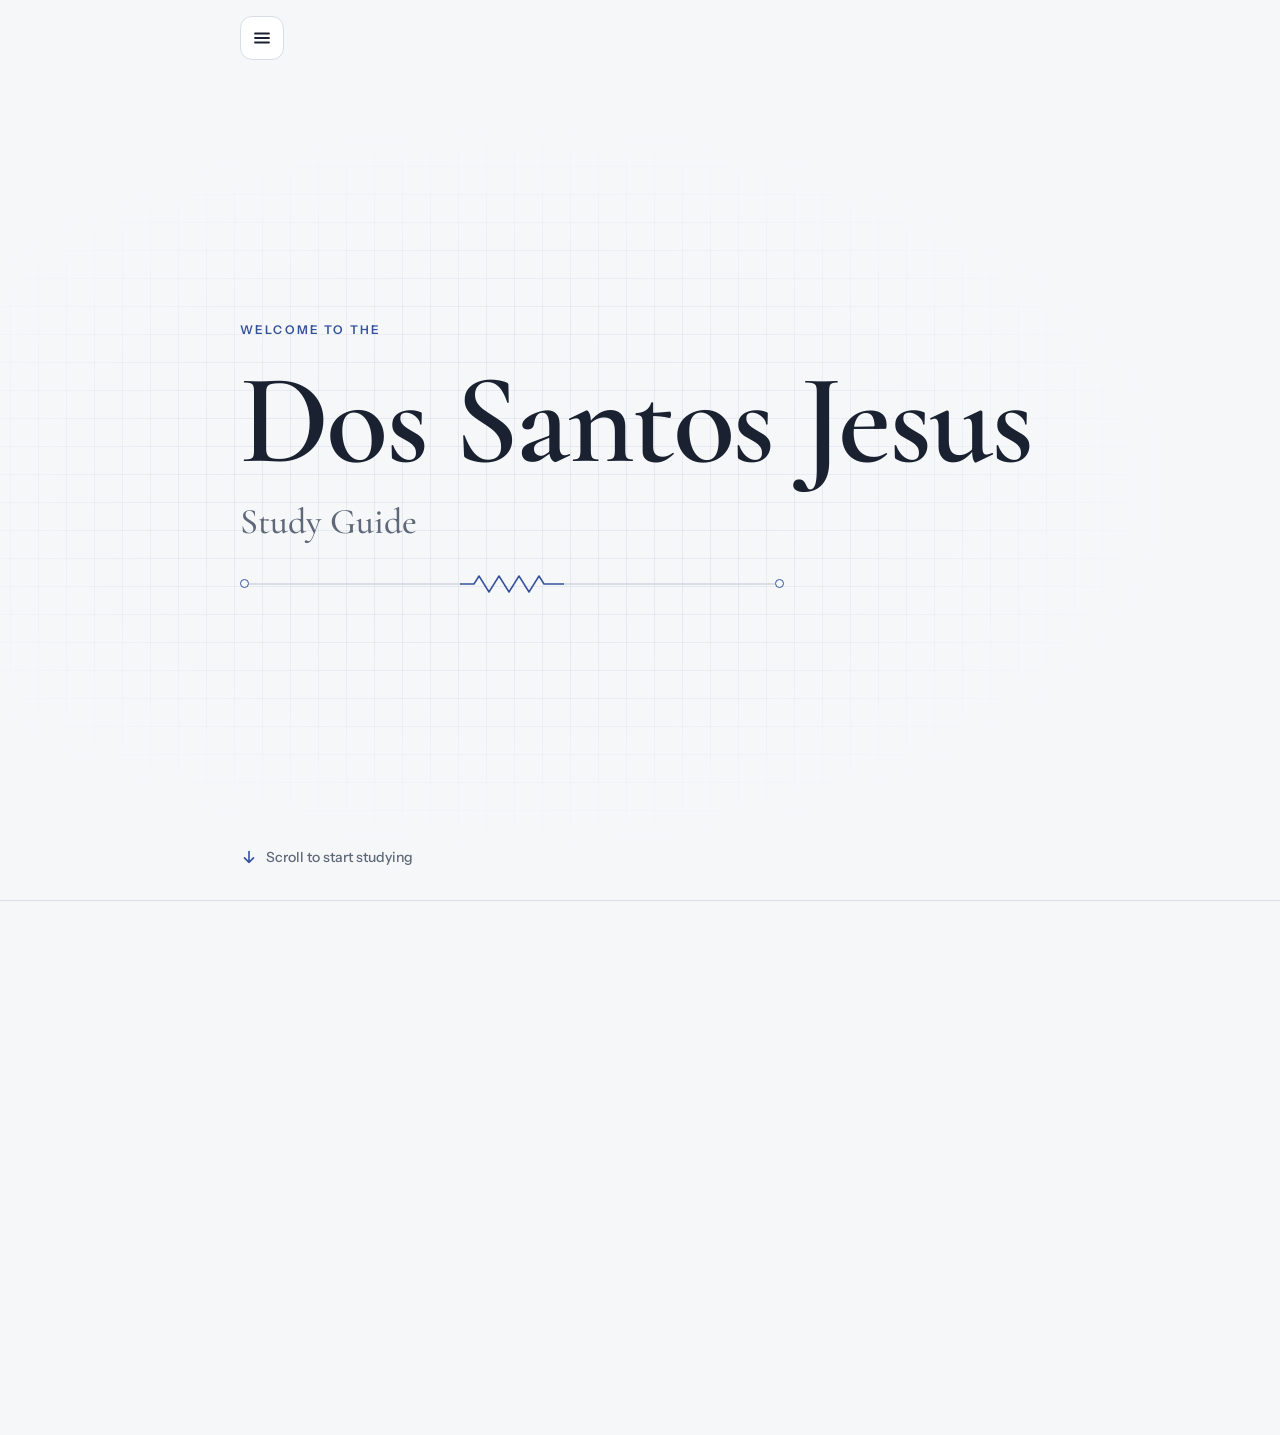
==== index.html @ 7ecd86a3 "Rename quiz title to DC Assessment 2 Co-Authored-By: Claude Opus 5.5 <noreply@anthropic.com> Claude-" ====
<!doctype html>
<html lang="en">
<head>
<meta charset="utf-8">
<meta name="viewport" content="width=device-width, initial-scale=1, viewport-fit=cover">
<title>Dos Santos Jesus Study Guide</title>
<meta name="description" content="Welcome to the Dos Santos Jesus Study Guide.">
<link rel="preconnect" href="https://fonts.googleapis.com">
<link rel="preconnect" href="https://fonts.gstatic.com" crossorigin>
<link rel="stylesheet" href="https://fonts.googleapis.com/css2?family=Cormorant+Garamond:ital,wght@0,500;0,600;1,500;1,600&family=Instrument+Sans:wght@400;500;600&display=swap">
<link rel="stylesheet" href="assets/site.css?v=5">
<script>(function(d){try{if("IntersectionObserver" in window&&!matchMedia("(prefers-reduced-motion: reduce)").matches){d.classList.add("js-reveal");setTimeout(function(){if(!window.SITE)d.classList.remove("js-reveal")},3000)}}catch(e){}})(document.documentElement);</script>
<style>
  /* Welcome: the name on faint graph paper fills the first screen; scrolling brings up the topic boxes. */
  .welcome {
    position: relative;
    min-height: calc(100vh - 4.75rem - env(safe-area-inset-top, 0px) - env(safe-area-inset-bottom, 0px));
    display: flex;
    flex-direction: column;
    overflow: hidden;
  }
  @supports (min-height: 100dvh) {
    .welcome { min-height: calc(100dvh - 4.75rem - env(safe-area-inset-top, 0px) - env(safe-area-inset-bottom, 0px)); }
  }
  .welcome::before {
    content: "";
    position: absolute;
    inset: 0;
    background-image:
      linear-gradient(var(--grid) 1px, transparent 1px),
      linear-gradient(90deg, var(--grid) 1px, transparent 1px);
    background-size: 28px 28px;
    background-position: center;
    -webkit-mask-image: radial-gradient(ellipse 70% 60% at 40% 50%, #000 30%, transparent 75%);
    mask-image: radial-gradient(ellipse 70% 60% at 40% 50%, #000 30%, transparent 75%);
    pointer-events: none;
  }
  .hero {
    position: relative;
    flex: 1;
    width: 100%;
    display: flex;
    flex-direction: column;
    justify-content: center;
    gap: clamp(1rem, 2.5vw, 1.5rem);
    padding-block: 2rem;
  }
  .hero h1 {
    margin: 0;
    font-family: var(--font-display);
    font-weight: 600;
    font-size: clamp(3.5rem, 13vw, 8rem);
    line-height: 0.9;
    letter-spacing: -0.02em;
    text-wrap: balance;
  }
  .hero .sub {
    margin: 0;
    font-family: var(--font-display);
    font-weight: 500;
    font-size: clamp(1.5rem, 4.5vw, 2.25rem);
    line-height: 1.1;
    color: var(--muted);
  }

  /* Resistor symbol between two terminals */
  .trace {
    display: flex;
    align-items: center;
    max-width: 34rem;
    margin-top: 0.5rem;
    color: var(--accent);
  }
  .trace .term {
    width: 9px;
    height: 9px;
    border-radius: 50%;
    border: 1.5px solid currentColor;
    background: var(--bg);
    flex-shrink: 0;
  }
  .trace .wire { flex: 1; height: 1.5px; background: var(--rule); }
  .trace svg { width: 6.5rem; height: 1.25rem; flex-shrink: 0; }

  .welcome > .wrap { width: 100%; }
  .cue {
    position: relative;
    align-self: flex-start;
    display: inline-flex;
    align-items: center;
    gap: 0.5rem;
    margin-bottom: 1.5rem;
    padding: 0.5rem 0;
    color: var(--muted);
    font-size: 0.875rem;
    font-weight: 500;
    text-decoration: none;
  }
  .cue svg { width: 1.125rem; height: 1.125rem; color: var(--accent); animation: nudge 2.2s ease-in-out infinite; }
  .cue:hover { color: var(--fg); }
  .cue:focus-visible { outline: 2px solid var(--accent); outline-offset: 2px; border-radius: 4px; }
  @keyframes nudge { 0%, 100% { transform: translateY(0); } 50% { transform: translateY(4px); } }

  /* What do you want to study? */
  .study {
    padding-block: clamp(3.5rem, 10vw, 6rem) clamp(4rem, 10vw, 7rem);
    border-top: 1px solid var(--rule);
    scroll-margin-top: env(safe-area-inset-top, 0px);
  }
  .study .wrap { display: flex; flex-direction: column; gap: 2rem; }
  .study h2 {
    margin: 0;
    font-family: var(--font-display);
    font-weight: 600;
    font-size: clamp(2.25rem, 7vw, 3.5rem);
    line-height: 1.05;
    letter-spacing: -0.01em;
    text-wrap: balance;
  }
  .cards {
    display: grid;
    grid-template-columns: repeat(auto-fit, minmax(16rem, 1fr));
    gap: 1rem;
  }
  .card {
    position: relative;
    display: flex;
    flex-direction: column;
    gap: 0.375rem;
    min-height: 13rem;
    padding: 1.5rem;
    border: 1px solid var(--rule);
    border-radius: 16px;
    background: var(--surface);
    color: var(--fg);
    text-decoration: none;
    transition: border-color 0.2s ease, box-shadow 0.2s ease, transform 0.2s ease;
  }
  .card:hover { border-color: var(--accent); box-shadow: var(--lift); transform: translateY(-3px); }
  .card:focus-visible { outline: 2px solid var(--accent); outline-offset: 3px; }
  .card-icon {
    width: 2.5rem;
    height: 2.5rem;
    margin-bottom: 0.75rem;
    display: grid;
    place-items: center;
    border-radius: 10px;
    background: var(--accent-soft);
    color: var(--accent);
  }
  .card-icon svg { width: 1.375rem; height: 1.375rem; }
  .card-kicker {
    font-size: 0.6875rem;
    font-weight: 600;
    letter-spacing: 0.14em;
    text-transform: uppercase;
    color: var(--accent);
  }
  .card-title {
    font-family: var(--font-display);
    font-weight: 600;
    font-size: 1.75rem;
    line-height: 1.1;
  }
  .card-meta { font-size: 0.875rem; color: var(--muted); }
  .card-go {
    margin-top: auto;
    padding-top: 1rem;
    display: inline-flex;
    align-items: center;
    gap: 0.375rem;
    font-size: 0.875rem;
    font-weight: 600;
    color: var(--accent);
  }
  .card-go svg { width: 1rem; height: 1rem; transition: transform 0.2s ease; }
  .card:hover .card-go svg { transform: translateX(3px); }

  /* First-load entrance for the welcome text */
  @media (prefers-reduced-motion: no-preference) {
    .hero > * { animation: rise 0.8s cubic-bezier(0.2, 0.7, 0.2, 1) both; }
    .hero > :nth-child(2) { animation-delay: 0.08s; }
    .hero > :nth-child(3) { animation-delay: 0.16s; }
    .hero > :nth-child(4) { animation-delay: 0.24s; }
    .cue { animation: rise 0.8s 0.4s cubic-bezier(0.2, 0.7, 0.2, 1) both; }
    .cue svg { animation: nudge 2.2s 1.2s ease-in-out infinite; }
  }

  @media (prefers-reduced-motion: reduce) {
    .cue svg { animation: none; }
    .card, .card-go svg { transition: none; }
  }
</style>
</head>
<body data-page="home">

<header class="topbar">
  <div class="wrap">
    <button class="menu-btn" type="button" data-menu-open aria-controls="site-menu" aria-expanded="false" aria-label="Open menu">
      <svg viewBox="0 0 20 20" fill="none" aria-hidden="true"><path d="M3 5.5h14M3 10h14M3 14.5h14" stroke="currentColor" stroke-width="1.8" stroke-linecap="round"/></svg>
    </button>
  </div>
</header>

<main>
  <section class="welcome">
    <div class="wrap hero">
      <p class="eyebrow">Welcome to the</p>
      <h1>Dos Santos Jesus</h1>
      <p class="sub">Study Guide</p>
      <div class="trace" aria-hidden="true">
        <span class="term"></span>
        <span class="wire"></span>
        <svg viewBox="0 0 104 20" fill="none"><path d="M0 10h14l5-8 10 16 10-16 10 16 10-16 10 16 10-16 5 8h20" stroke="currentColor" stroke-width="1.5" stroke-linejoin="round" stroke-linecap="round"/></svg>
        <span class="wire"></span>
        <span class="term"></span>
      </div>
    </div>
    <div class="wrap cue-wrap">
      <a class="cue" href="#study">
        <svg viewBox="0 0 20 20" fill="none" aria-hidden="true"><path d="M10 4v12M5 11l5 5 5-5" stroke="currentColor" stroke-width="1.8" stroke-linecap="round" stroke-linejoin="round"/></svg>
        Scroll to start studying
      </a>
    </div>
  </section>

  <section class="study" id="study" aria-labelledby="study-title">
    <div class="wrap">
      <h2 class="reveal" id="study-title">What do you want to study?</h2>
      <div class="cards" id="cards"></div>
    </div>
  </section>
</main>

<script src="assets/site.js?v=5" data-root=""></script>
<script>
(function () {
  var SITE = window.SITE;
  var ICON_TOPIC = '<svg viewBox="0 0 24 24" fill="none" aria-hidden="true"><path d="M2 12h4l1.5-4 3 8 3-8 3 8 1.5-4H22" stroke="currentColor" stroke-width="1.6" stroke-linecap="round" stroke-linejoin="round"/></svg>';
  var ICON_ARROW = '<svg viewBox="0 0 20 20" fill="none" aria-hidden="true"><path d="M4 10h12M11 5l5 5-5 5" stroke="currentColor" stroke-width="1.8" stroke-linecap="round" stroke-linejoin="round"/></svg>';

  function card(href, icon, kicker, title, meta, go) {
    var a = document.createElement("a");
    a.className = "card reveal";
    a.href = href;
    a.innerHTML =
      '<span class="card-icon">' + icon + "</span>" +
      '<span class="card-kicker"></span>' +
      '<span class="card-title"></span>' +
      '<span class="card-meta"></span>' +
      '<span class="card-go"><span></span>' + ICON_ARROW + "</span>";
    a.querySelector(".card-kicker").textContent = kicker;
    a.querySelector(".card-title").textContent = title;
    a.querySelector(".card-meta").textContent = meta;
    a.querySelector(".card-go span").textContent = go;
    return a;
  }

  var cards = document.getElementById("cards");
  SITE.NAV.forEach(function (g) {
    g.items.forEach(function (it) {
      cards.appendChild(card(SITE.root + it.href, ICON_TOPIC, g.group, it.title, it.meta, "Start"));
    });
  });
  SITE.LINKS.forEach(function (l) {
    cards.appendChild(card(SITE.root + l.href, SITE.ICONS[l.icon] || "", "Personal", l.title, l.meta, "Open"));
  });

  Array.prototype.forEach.call(cards.children, function (c, i) {
    c.setAttribute("data-fade-lag", String(i * 40));
  });
  SITE.reveal();

  /* The welcome text drifts up and fades as you scroll down, and comes back as you scroll up */
  var reduce = window.matchMedia && window.matchMedia("(prefers-reduced-motion: reduce)").matches;
  if (reduce) return;
  var hero = document.querySelector(".hero");
  var cueWrap = document.querySelector(".cue-wrap");
  var ticking = false;
  function scrub() {
    ticking = false;
    var p = Math.min(1, Math.max(0, window.scrollY / (window.innerHeight * 0.6)));
    hero.style.opacity = String(1 - p * 0.85);
    hero.style.translate = "0 " + (-p * 48).toFixed(1) + "px";
    cueWrap.style.opacity = String(Math.max(0, 1 - p * 2.5));
  }
  window.addEventListener("scroll", function () {
    if (!ticking) { ticking = true; requestAnimationFrame(scrub); }
  }, { passive: true });
  window.addEventListener("resize", scrub);
  scrub();
})();
</script>
</body>
</html>
---- assets/site.css ----
/* Shared styles for every page: colour tokens, base type, buttons, page headings, the three-bar menu button and the side menu. */
:root {
  --bg: #f6f7f9;
  --surface: #ffffff;
  --fg: #1a2130;
  --muted: #5f6878;
  --accent: #34529c;
  --accent-soft: #e8edf7;
  --on-accent: #ffffff;
  --rule: #d9dde5;
  --ok: #1f7a4d;
  --ok-soft: #e2f2e9;
  --no: #a63d3d;
  --no-soft: #f7e6e6;
  --grid: rgba(52, 82, 156, 0.08);
  --scrim: rgba(17, 21, 29, 0.4);
  --shadow: 0 24px 64px rgba(17, 21, 29, 0.18);
  --lift: 0 14px 34px rgba(17, 21, 29, 0.1);
  --font-display: "Cormorant Garamond", "Garamond", "Iowan Old Style", Georgia, serif;
  --font-body: "Instrument Sans", "Helvetica Neue", Arial, sans-serif;
}
@media (prefers-color-scheme: dark) {
  :root:not([data-theme="light"]) {
    --bg: #11151d;
    --surface: #171c26;
    --fg: #e7e9ef;
    --muted: #9aa2b3;
    --accent: #93abe6;
    --accent-soft: #1c2436;
    --on-accent: #11151d;
    --rule: #283041;
    --ok: #6fd19d;
    --ok-soft: #15281e;
    --no: #f09a9a;
    --no-soft: #2c1a1c;
    --grid: rgba(147, 171, 230, 0.07);
    --scrim: rgba(0, 0, 0, 0.55);
    --shadow: 0 24px 64px rgba(0, 0, 0, 0.5);
    --lift: 0 14px 34px rgba(0, 0, 0, 0.35);
    color-scheme: dark;
  }
}
:root[data-theme="dark"] {
  --bg: #11151d;
  --surface: #171c26;
  --fg: #e7e9ef;
  --muted: #9aa2b3;
  --accent: #93abe6;
  --accent-soft: #1c2436;
  --on-accent: #11151d;
  --rule: #283041;
  --ok: #6fd19d;
  --ok-soft: #15281e;
  --no: #f09a9a;
  --no-soft: #2c1a1c;
  --grid: rgba(147, 171, 230, 0.07);
  --scrim: rgba(0, 0, 0, 0.55);
  --shadow: 0 24px 64px rgba(0, 0, 0, 0.5);
  --lift: 0 14px 34px rgba(0, 0, 0, 0.35);
  color-scheme: dark;
}

* { box-sizing: border-box; }
:root {
  padding-top: env(safe-area-inset-top, 0px);
  padding-bottom: env(safe-area-inset-bottom, 0px);
}
html { scroll-behavior: smooth; }
html.menu-open { overflow: hidden; }
body {
  margin: 0;
  background: var(--bg);
  color: var(--fg);
  font-family: var(--font-body);
  font-size: 1rem;
  line-height: 1.6;
  -webkit-font-smoothing: antialiased;
}
body::before {
  content: "";
  position: fixed;
  inset: 0 0 auto;
  height: env(safe-area-inset-top, 0px);
  z-index: 10;
  background: var(--bg);
}
[hidden] { display: none !important; }

.wrap {
  max-width: 52rem;
  margin: 0 auto;
  padding-left: max(16px, env(safe-area-inset-left, 0px));
  padding-right: max(16px, env(safe-area-inset-right, 0px));
}

.eyebrow {
  margin: 0;
  font-size: 0.75rem;
  font-weight: 600;
  letter-spacing: 0.18em;
  text-transform: uppercase;
  color: var(--accent);
}

/* Top bar */
.topbar .wrap { padding-block: 1rem; display: flex; align-items: center; gap: 0.75rem; }

/* Page headings (inner pages) */
.page-head {
  padding-block: clamp(2rem, 6vw, 3.5rem) 2rem;
  display: flex;
  flex-direction: column;
  gap: 0.75rem;
}
.crumbs {
  display: flex;
  flex-wrap: wrap;
  align-items: center;
  gap: 0.5rem;
  font-size: 0.75rem;
  font-weight: 600;
  letter-spacing: 0.16em;
  text-transform: uppercase;
  color: var(--muted);
}
.crumbs a { color: var(--accent); text-decoration: none; }
.crumbs a:hover { text-decoration: underline; }
.crumbs a:focus-visible { outline: 2px solid var(--accent); outline-offset: 2px; border-radius: 2px; }
.page-head h1 {
  margin: 0;
  font-family: var(--font-display);
  font-weight: 600;
  font-size: clamp(2.5rem, 8vw, 4.25rem);
  line-height: 1;
  letter-spacing: -0.01em;
  text-wrap: balance;
}
.lede { margin: 0; color: var(--muted); font-size: 0.9375rem; max-width: 62ch; }

/* Buttons */
.btn {
  appearance: none;
  border: 0;
  border-radius: 999px;
  background: var(--accent);
  color: var(--on-accent);
  font: 600 0.9375rem/1 var(--font-body);
  padding: 0.75rem 1.25rem;
  cursor: pointer;
  display: inline-flex;
  align-items: center;
  gap: 0.5rem;
  text-decoration: none;
}
.btn:hover { filter: brightness(1.08); }
.btn.small { padding: 0.625rem 1rem; font-size: 0.875rem; }
.btn.ghost {
  background: transparent;
  color: var(--accent);
  box-shadow: inset 0 0 0 1px var(--rule);
}
.btn.ghost:hover { background: var(--accent-soft); filter: none; }
.btn:disabled { opacity: 0.45; cursor: not-allowed; filter: none; }
.btn:focus-visible { outline: 2px solid var(--accent); outline-offset: 2px; }

/* Three-bar menu button */
.menu-btn {
  appearance: none;
  flex-shrink: 0;
  width: 2.75rem;
  height: 2.75rem;
  display: grid;
  place-items: center;
  border-radius: 12px;
  border: 1px solid var(--rule);
  background: var(--surface);
  color: var(--fg);
  cursor: pointer;
  transition: color 0.15s ease, border-color 0.15s ease;
}
.menu-btn:hover { color: var(--accent); border-color: var(--accent); }
.menu-btn svg { width: 1.25rem; height: 1.25rem; }
.menu-btn:focus-visible,
.drawer a:focus-visible,
.drawer button:focus-visible {
  outline: 2px solid var(--accent);
  outline-offset: 2px;
}

/* Side menu */
.scrim {
  position: fixed;
  inset: 0;
  z-index: 20;
  background: var(--scrim);
  opacity: 0;
  visibility: hidden;
  transition: opacity 0.2s ease, visibility 0.2s;
}
.drawer {
  position: fixed;
  top: 0;
  bottom: 0;
  left: 0;
  z-index: 21;
  width: min(22rem, 88vw);
  display: flex;
  flex-direction: column;
  background: var(--surface);
  border-right: 1px solid var(--rule);
  box-shadow: var(--shadow);
  padding-top: calc(env(safe-area-inset-top, 0px) + 1rem);
  padding-bottom: calc(env(safe-area-inset-bottom, 0px) + 1.5rem);
  padding-left: max(1.25rem, env(safe-area-inset-left, 0px));
  padding-right: 1.25rem;
  overflow-y: auto;
  transform: translateX(-100%);
  visibility: hidden;
  transition: transform 0.25s ease, visibility 0.25s;
}
.menu-open .scrim { opacity: 1; visibility: visible; }
.menu-open .drawer { transform: none; visibility: visible; }

.drawer-head {
  display: flex;
  align-items: center;
  justify-content: space-between;
  gap: 1rem;
  padding-bottom: 1rem;
  border-bottom: 1px solid var(--rule);
}
.drawer-brand {
  font-family: var(--font-display);
  font-weight: 600;
  font-size: 1.375rem;
  line-height: 1.1;
  color: var(--fg);
  text-decoration: none;
}
.close-btn {
  appearance: none;
  width: 2.5rem;
  height: 2.5rem;
  display: grid;
  place-items: center;
  border: 0;
  border-radius: 10px;
  background: transparent;
  color: var(--muted);
  cursor: pointer;
}
.close-btn:hover { background: var(--accent-soft); color: var(--fg); }
.close-btn svg { width: 1.25rem; height: 1.25rem; }

.nav { display: flex; flex-direction: column; gap: 1.25rem; padding-top: 1.25rem; }
.nav-top { display: flex; flex-direction: column; gap: 0.25rem; }
.nav-home {
  display: flex;
  align-items: center;
  gap: 0.625rem;
  padding: 0.625rem 0.75rem;
  border-radius: 10px;
  color: var(--fg);
  text-decoration: none;
  font-weight: 500;
}
.nav-home svg { width: 1.125rem; height: 1.125rem; color: var(--muted); }
.nav-home:hover, .nav-link:hover { background: var(--accent-soft); }
.nav-home[aria-current="page"], .nav-link[aria-current="page"] { background: var(--accent-soft); color: var(--accent); }
.nav-home[aria-current="page"] svg { color: var(--accent); }

.nav-group { display: flex; flex-direction: column; gap: 0.375rem; }
.group-btn {
  appearance: none;
  width: 100%;
  display: flex;
  align-items: center;
  justify-content: space-between;
  gap: 1rem;
  padding: 0.375rem 0.75rem;
  border: 0;
  border-radius: 10px;
  background: transparent;
  color: var(--fg);
  font-family: var(--font-display);
  font-weight: 600;
  font-size: 1.5rem;
  line-height: 1.2;
  text-align: left;
  cursor: pointer;
}
.group-btn:hover { color: var(--accent); }
.group-btn svg { width: 1.125rem; height: 1.125rem; color: var(--muted); transition: transform 0.2s ease; flex-shrink: 0; }
.group-btn[aria-expanded="true"] svg { transform: rotate(180deg); }
.group-list {
  list-style: none;
  margin: 0 0 0 0.75rem;
  padding: 0 0 0 0.75rem;
  border-left: 1px solid var(--rule);
  display: flex;
  flex-direction: column;
  gap: 0.25rem;
}
.nav-link {
  display: flex;
  flex-direction: column;
  gap: 0.125rem;
  padding: 0.625rem 0.75rem;
  border-radius: 10px;
  color: var(--fg);
  text-decoration: none;
}
.nav-link .t { font-weight: 500; }
.nav-link .m { font-size: 0.8125rem; color: var(--muted); }

@media (prefers-reduced-motion: reduce) {
  html { scroll-behavior: auto; }
  .scrim, .drawer, .group-btn svg, .menu-btn { transition: none; }
}

/* Seamless motion: pages cross-fade, things fade in and out as they scroll in and out of view, gentle entrances */
@view-transition { navigation: auto; }
::view-transition-old(root) { animation: page-out 0.22s ease both; }
::view-transition-new(root) { animation: page-in 0.42s cubic-bezier(0.2, 0.7, 0.2, 1) both; }
@keyframes page-out { to { opacity: 0; transform: translateY(-10px); } }
@keyframes page-in { from { opacity: 0; transform: translateY(14px); } }
@keyframes rise { from { opacity: 0; translate: 0 16px; } }
@keyframes pop { from { opacity: 0; translate: 0 6px; } }

.js-reveal .reveal { will-change: opacity, translate; }

@media (prefers-reduced-motion: no-preference) {
  .page-head > * { animation: rise 0.7s cubic-bezier(0.2, 0.7, 0.2, 1) both; }
  .page-head > :nth-child(2) { animation-delay: 0.06s; }
  .page-head > :nth-child(3) { animation-delay: 0.12s; }
  .page-head > :nth-child(4) { animation-delay: 0.18s; }
}
@media (prefers-reduced-motion: reduce) {
  @view-transition { navigation: none; }
  .reveal { opacity: 1 !important; translate: none !important; }
}
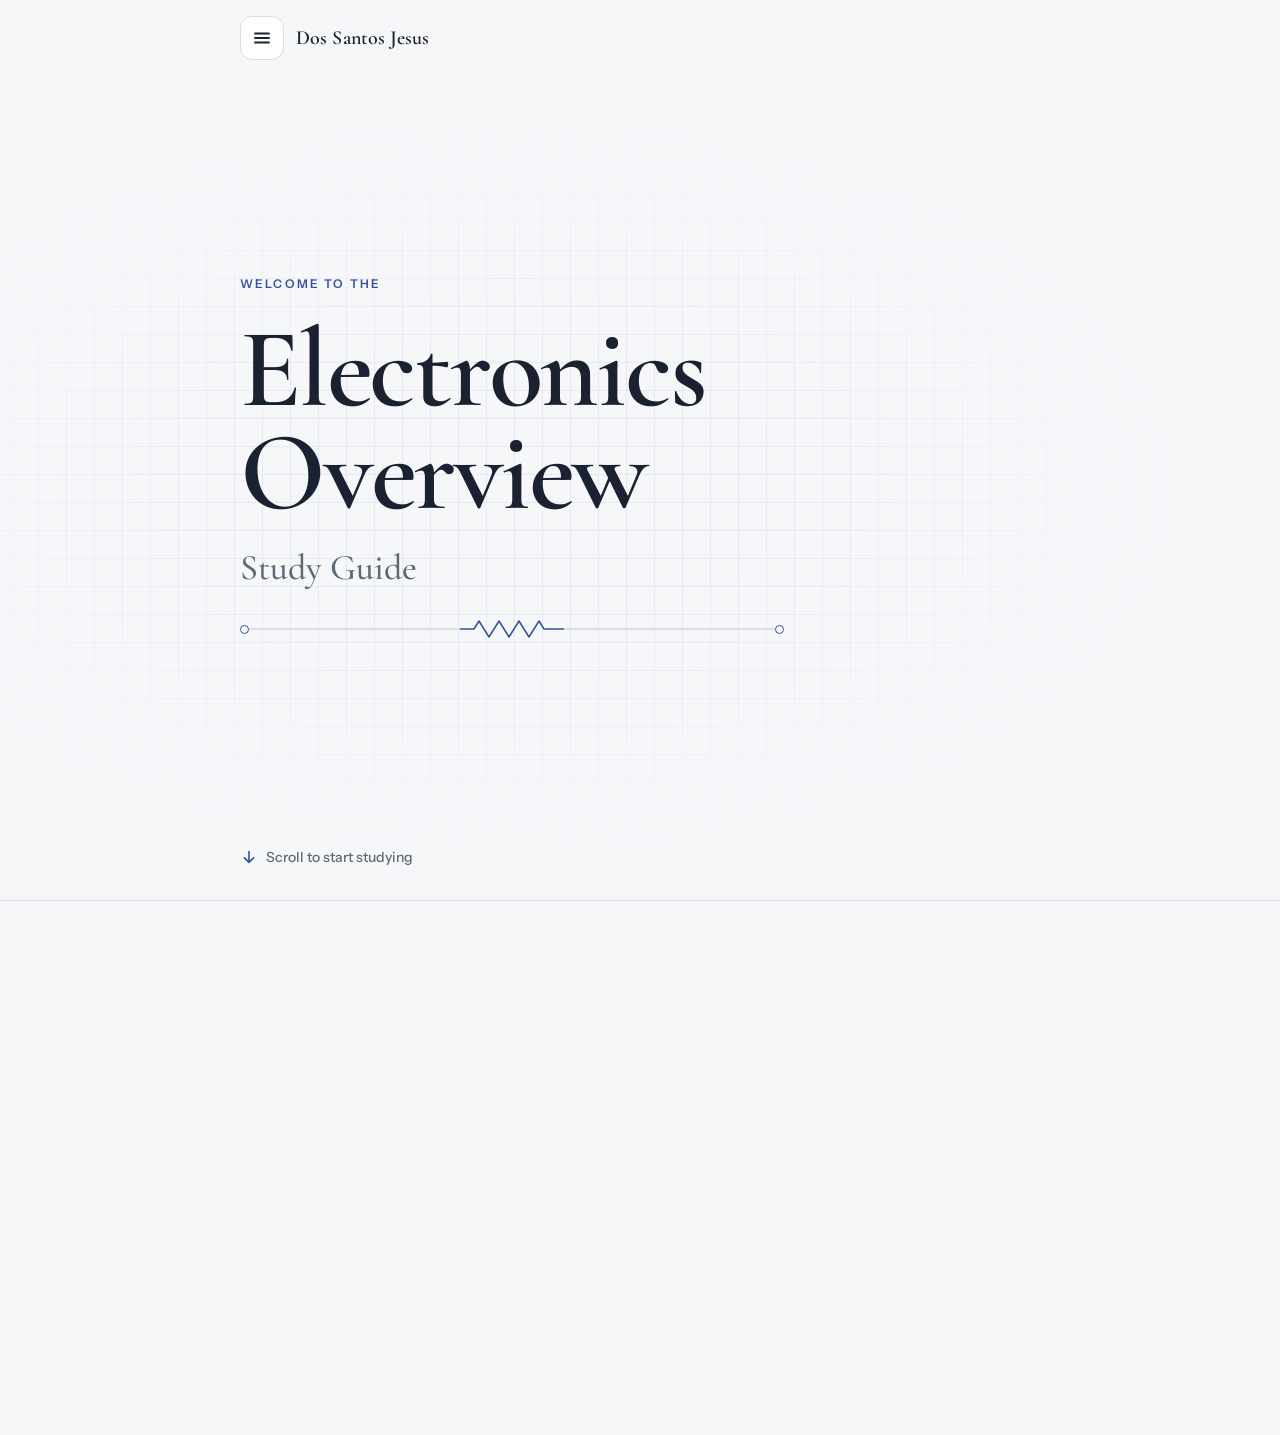
==== commit fa066d46: "Home: move name to a small top-bar title; main title is Electronics Overview Co-Authored-By: Claude " ====
--- a/index.html
+++ b/index.html
@@ -12,6 +12,16 @@
 <script>(function(d){try{if("IntersectionObserver" in window&&!matchMedia("(prefers-reduced-motion: reduce)").matches){d.classList.add("js-reveal");setTimeout(function(){if(!window.SITE)d.classList.remove("js-reveal")},3000)}}catch(e){}})(document.documentElement);</script>
 <style>
   /* Welcome: the name on faint graph paper fills the first screen; scrolling brings up the topic boxes. */
+  /* Small name in the top bar */
+  .brand {
+    font-family: var(--font-display);
+    font-weight: 600;
+    font-size: 1.25rem;
+    line-height: 1.1;
+    letter-spacing: 0.005em;
+    color: var(--fg);
+  }
+
   .welcome {
     position: relative;
     min-height: calc(100vh - 4.75rem - env(safe-area-inset-top, 0px) - env(safe-area-inset-bottom, 0px));
@@ -49,8 +59,8 @@
     margin: 0;
     font-family: var(--font-display);
     font-weight: 600;
-    font-size: clamp(3.5rem, 13vw, 8rem);
-    line-height: 0.9;
+    font-size: clamp(3.25rem, 12vw, 7rem);
+    line-height: 0.92;
     letter-spacing: -0.02em;
     text-wrap: balance;
   }
@@ -199,6 +209,7 @@
     <button class="menu-btn" type="button" data-menu-open aria-controls="site-menu" aria-expanded="false" aria-label="Open menu">
       <svg viewBox="0 0 20 20" fill="none" aria-hidden="true"><path d="M3 5.5h14M3 10h14M3 14.5h14" stroke="currentColor" stroke-width="1.8" stroke-linecap="round"/></svg>
     </button>
+    <span class="brand">Dos Santos Jesus</span>
   </div>
 </header>
 
@@ -206,7 +217,7 @@
   <section class="welcome">
     <div class="wrap hero">
       <p class="eyebrow">Welcome to the</p>
-      <h1>Dos Santos Jesus</h1>
+      <h1>Electronics Overview</h1>
       <p class="sub">Study Guide</p>
       <div class="trace" aria-hidden="true">
         <span class="term"></span>
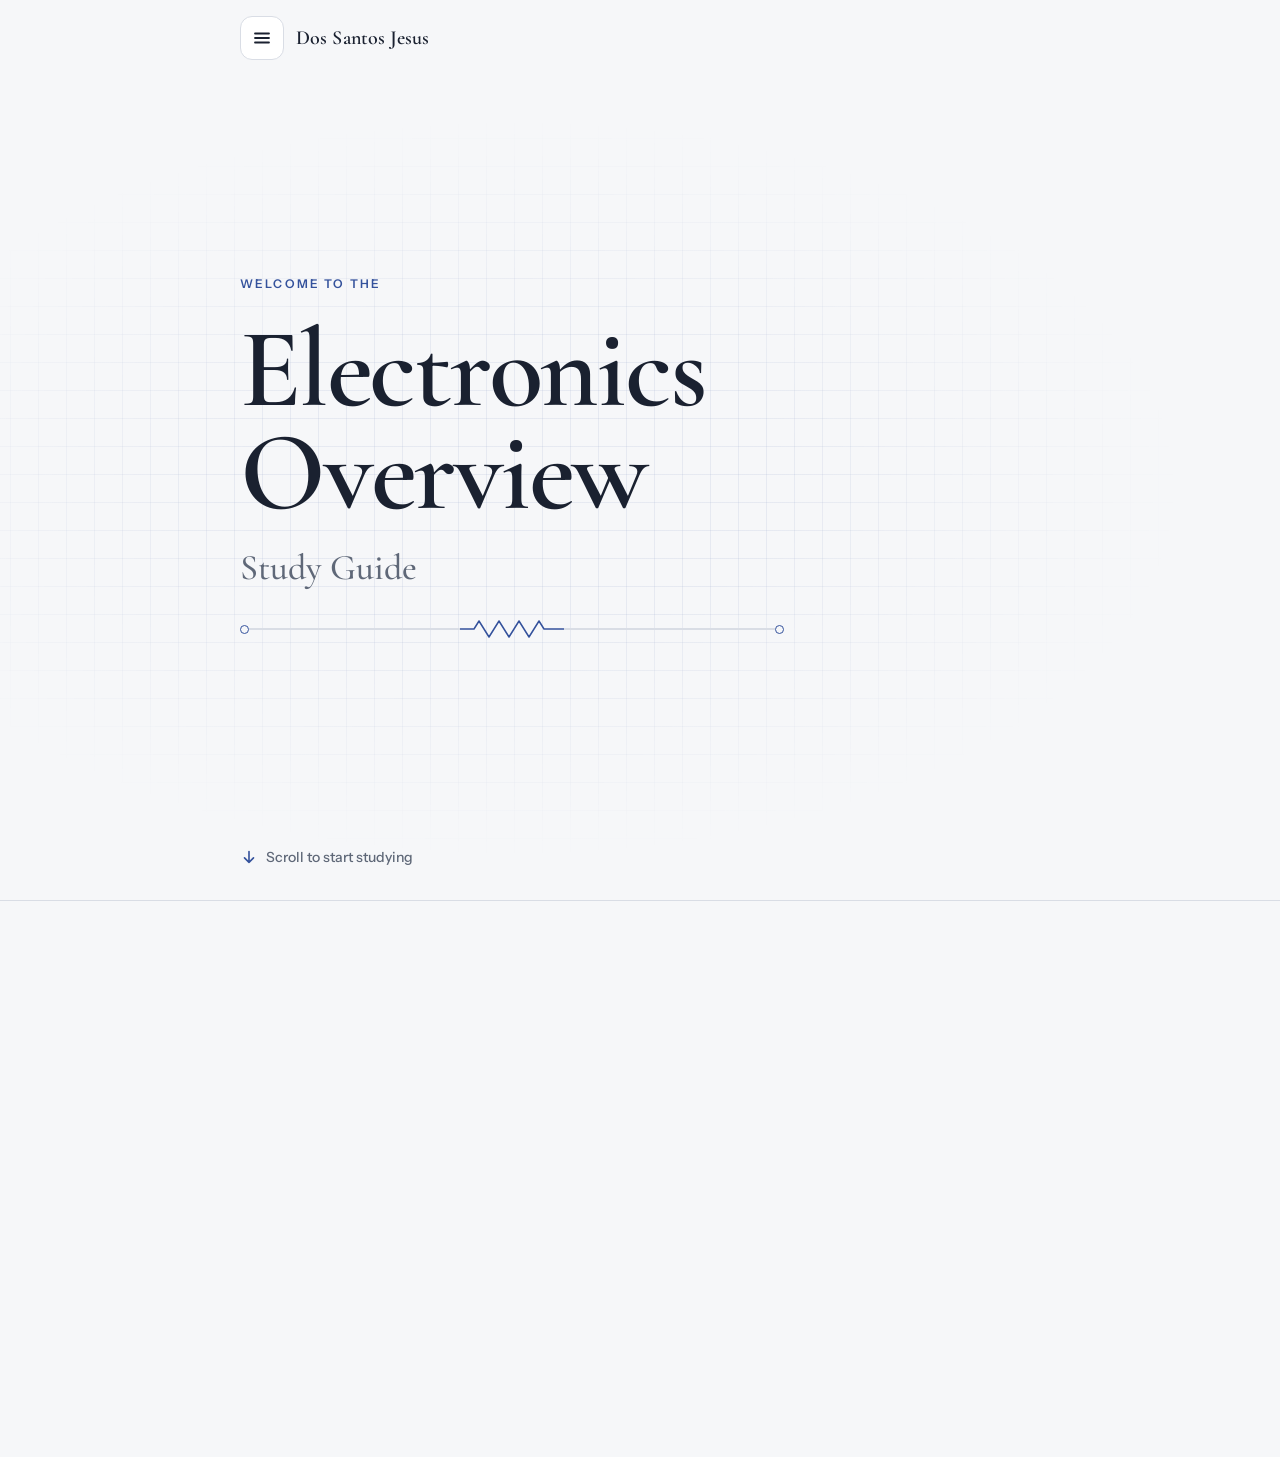
==== commit d5166b69: "Add random one-at-a-time DC Quiz; share questions and quiz parts - New quiz page: random order, prog" ====
--- a/index.html
+++ b/index.html
@@ -8,7 +8,7 @@
 <link rel="preconnect" href="https://fonts.googleapis.com">
 <link rel="preconnect" href="https://fonts.gstatic.com" crossorigin>
 <link rel="stylesheet" href="https://fonts.googleapis.com/css2?family=Cormorant+Garamond:ital,wght@0,500;0,600;1,500;1,600&family=Instrument+Sans:wght@400;500;600&display=swap">
-<link rel="stylesheet" href="assets/site.css?v=5">
+<link rel="stylesheet" href="assets/site.css?v=7">
 <script>(function(d){try{if("IntersectionObserver" in window&&!matchMedia("(prefers-reduced-motion: reduce)").matches){d.classList.add("js-reveal");setTimeout(function(){if(!window.SITE)d.classList.remove("js-reveal")},3000)}}catch(e){}})(document.documentElement);</script>
 <style>
   /* Welcome: the name on faint graph paper fills the first screen; scrolling brings up the topic boxes. */
@@ -243,7 +243,7 @@
   </section>
 </main>
 
-<script src="assets/site.js?v=5" data-root=""></script>
+<script src="assets/site.js?v=7" data-root=""></script>
 <script>
 (function () {
   var SITE = window.SITE;
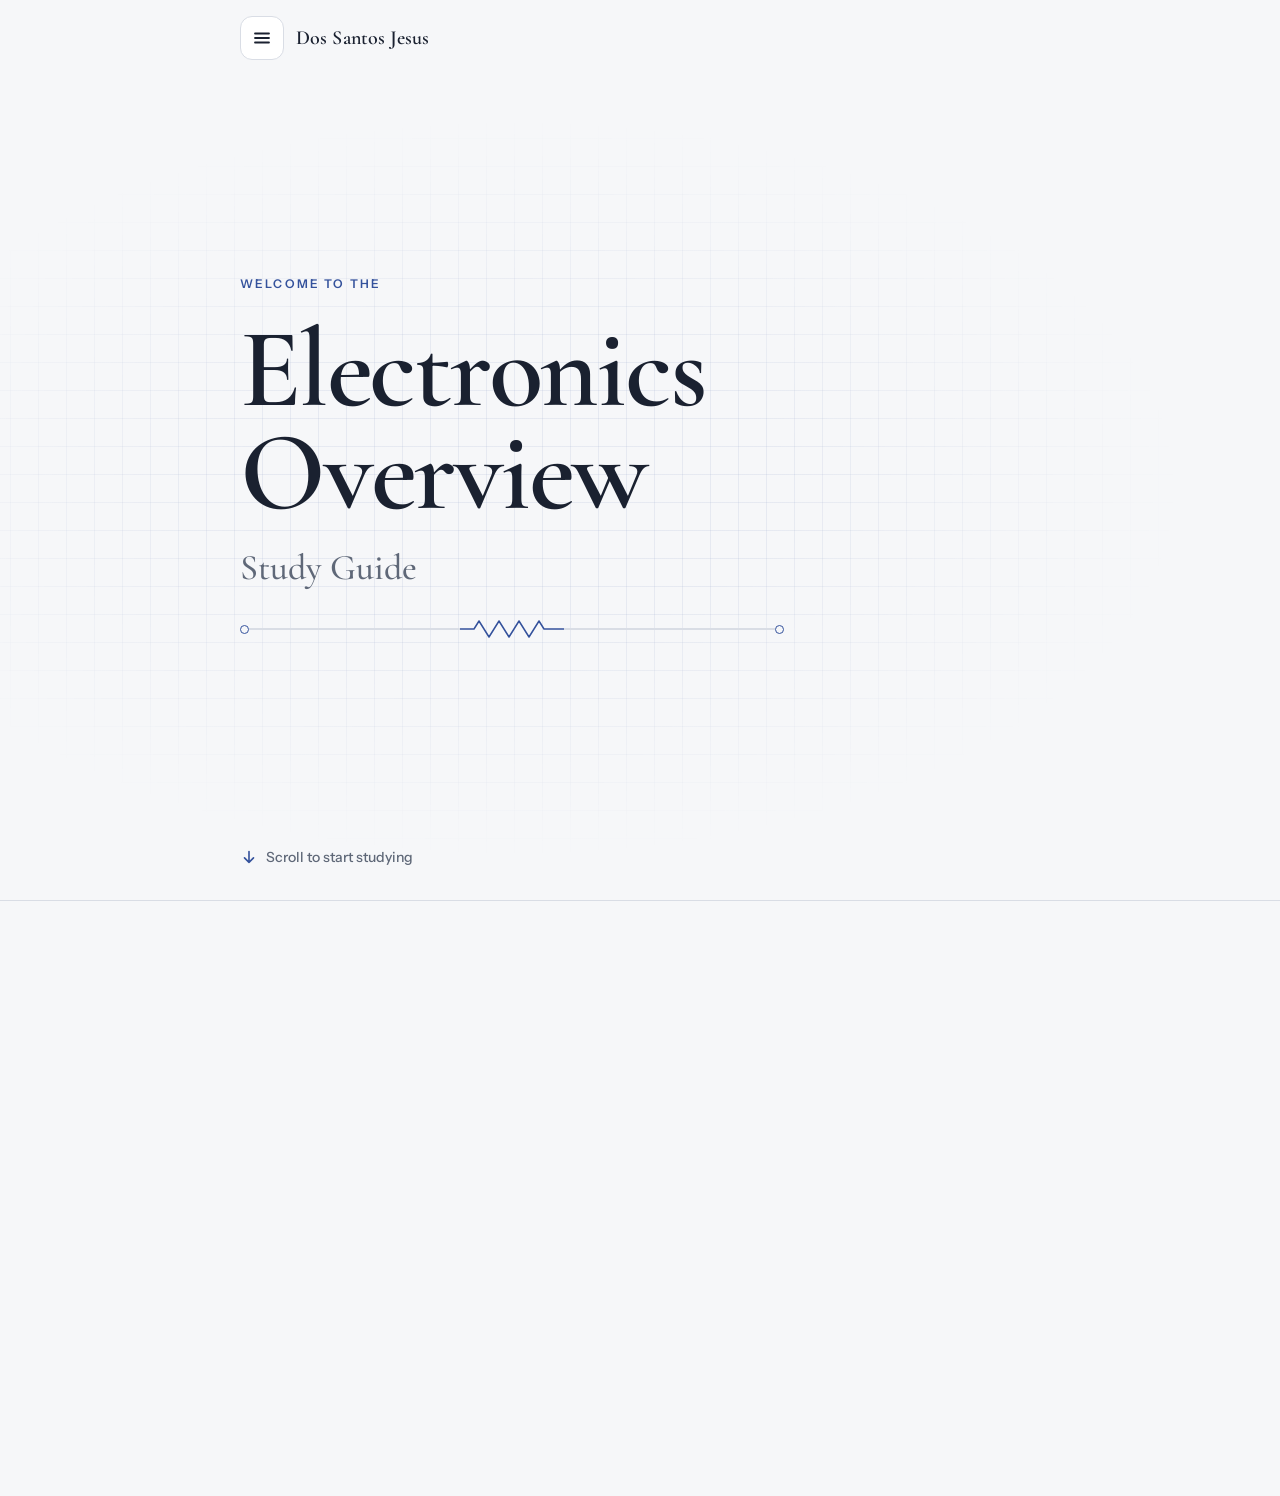
==== commit ed7da672: "Add Electrical Fundamentals guide and quiz (58 questions) under DC Circuit - New question types: cal" ====
--- a/index.html
+++ b/index.html
@@ -8,7 +8,7 @@
 <link rel="preconnect" href="https://fonts.googleapis.com">
 <link rel="preconnect" href="https://fonts.gstatic.com" crossorigin>
 <link rel="stylesheet" href="https://fonts.googleapis.com/css2?family=Cormorant+Garamond:ital,wght@0,500;0,600;1,500;1,600&family=Instrument+Sans:wght@400;500;600&display=swap">
-<link rel="stylesheet" href="assets/site.css?v=7">
+<link rel="stylesheet" href="assets/site.css?v=8">
 <script>(function(d){try{if("IntersectionObserver" in window&&!matchMedia("(prefers-reduced-motion: reduce)").matches){d.classList.add("js-reveal");setTimeout(function(){if(!window.SITE)d.classList.remove("js-reveal")},3000)}}catch(e){}})(document.documentElement);</script>
 <style>
   /* Welcome: the name on faint graph paper fills the first screen; scrolling brings up the topic boxes. */
@@ -185,6 +185,16 @@
   }
   .card-go svg { width: 1rem; height: 1rem; transition: transform 0.2s ease; }
   .card:hover .card-go svg { transform: translateX(3px); }
+  .card-actions {
+    margin-top: auto;
+    padding-top: 1rem;
+    display: flex;
+    flex-wrap: wrap;
+    gap: 0.5rem 1.25rem;
+  }
+  .card-actions .card-go { margin-top: 0; padding-top: 0; text-decoration: none; }
+  .card-actions .card-go:hover { text-decoration: underline; text-underline-offset: 3px; }
+  .card-actions .card-go:focus-visible { outline: 2px solid var(--accent); outline-offset: 3px; border-radius: 4px; }
 
   /* First-load entrance for the welcome text */
   @media (prefers-reduced-motion: no-preference) {
@@ -243,7 +253,7 @@
   </section>
 </main>
 
-<script src="assets/site.js?v=7" data-root=""></script>
+<script src="assets/site.js?v=8" data-root=""></script>
 <script>
 (function () {
   var SITE = window.SITE;
@@ -267,11 +277,29 @@
     return a;
   }
 
+  function guideCard(g, it) {
+    var c = document.createElement("article");
+    c.className = "card reveal";
+    c.innerHTML =
+      '<span class="card-icon">' + ICON_TOPIC + "</span>" +
+      '<span class="card-kicker"></span>' +
+      '<span class="card-title"></span>' +
+      '<span class="card-meta"></span>' +
+      '<span class="card-actions">' +
+        '<a class="card-go" data-k="study"><span>Study guide</span>' + ICON_ARROW + "</a>" +
+        (it.quiz ? '<a class="card-go" data-k="quiz"><span>Random quiz</span>' + ICON_ARROW + "</a>" : "") +
+      "</span>";
+    c.querySelector(".card-kicker").textContent = g.group;
+    c.querySelector(".card-title").textContent = it.title;
+    c.querySelector(".card-meta").textContent = it.meta;
+    c.querySelector('[data-k="study"]').href = SITE.root + it.href;
+    if (it.quiz) c.querySelector('[data-k="quiz"]').href = SITE.root + it.quiz.href;
+    return c;
+  }
+
   var cards = document.getElementById("cards");
   SITE.NAV.forEach(function (g) {
-    g.items.forEach(function (it) {
-      cards.appendChild(card(SITE.root + it.href, ICON_TOPIC, g.group, it.title, it.meta, "Start"));
-    });
+    g.items.forEach(function (it) { cards.appendChild(guideCard(g, it)); });
   });
   SITE.LINKS.forEach(function (l) {
     cards.appendChild(card(SITE.root + l.href, SITE.ICONS[l.icon] || "", "Personal", l.title, l.meta, "Open"));
--- a/assets/site.css
+++ b/assets/site.css
@@ -311,6 +311,20 @@
   text-decoration: none;
 }
 .nav-link .t { font-weight: 500; }
+.nav-sub {
+  display: flex;
+  align-items: center;
+  gap: 0.5rem;
+  margin: 0.125rem 0 0.375rem 0.75rem;
+  padding: 0.375rem 0.75rem;
+  border-radius: 8px;
+  font-size: 0.8125rem;
+  font-weight: 600;
+  color: var(--accent);
+  text-decoration: none;
+}
+.nav-sub svg { width: 1rem; height: 1rem; flex-shrink: 0; }
+.nav-sub:hover, .nav-sub[aria-current="page"] { background: var(--accent-soft); }
 .nav-link .m { font-size: 0.8125rem; color: var(--muted); }
 
 @media (prefers-reduced-motion: reduce) {
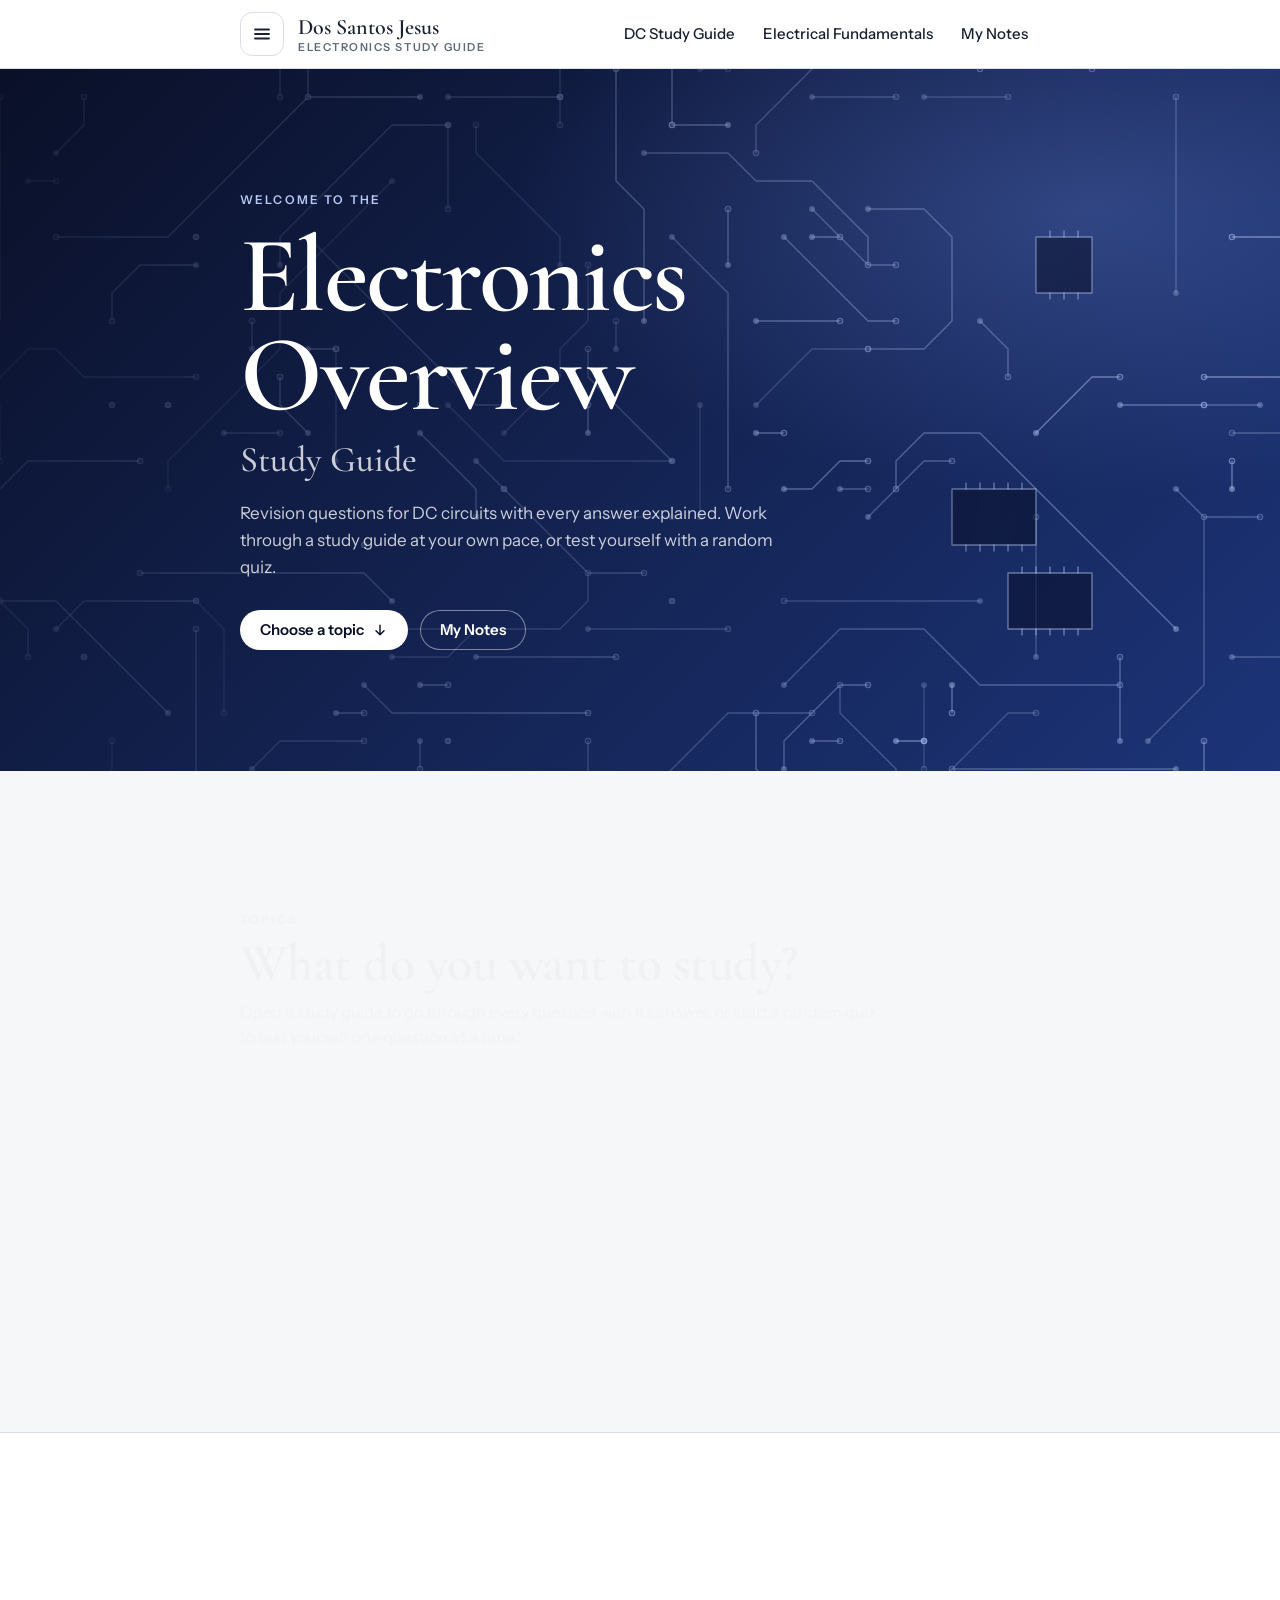
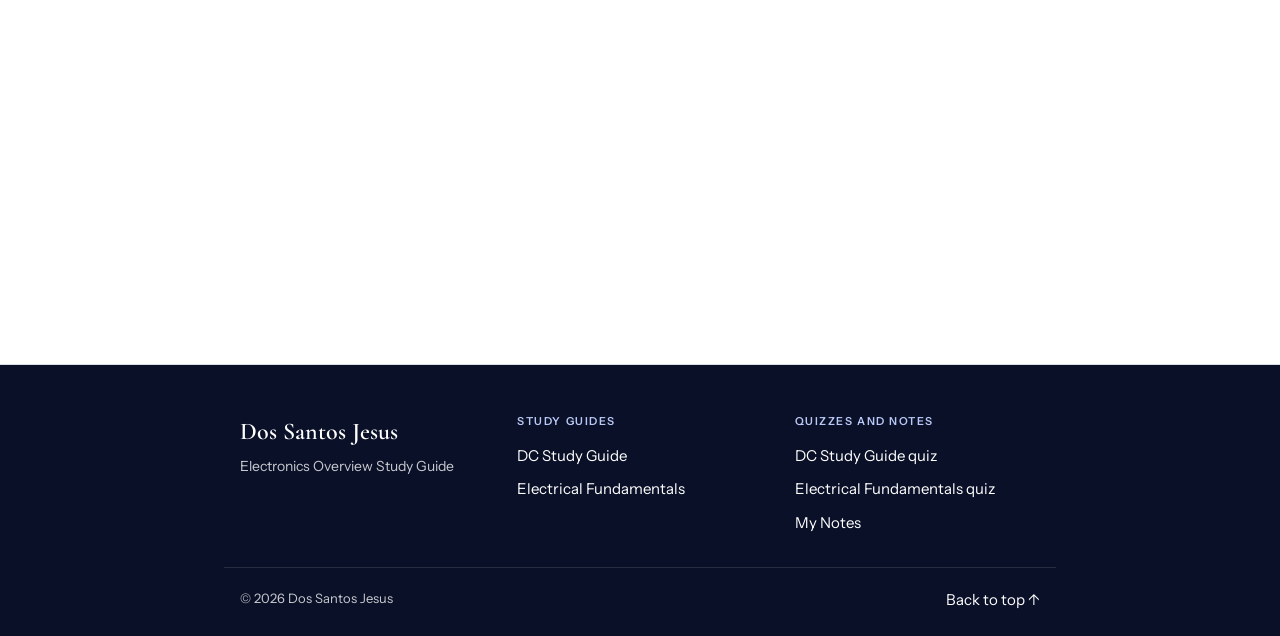
==== commit 4524bd8e: "Redesign home page: header links, dark circuit hero, topic boxes, features, footer Co-Authored-By: C" ====
--- a/index.html
+++ b/index.html
@@ -4,134 +4,118 @@
 <meta charset="utf-8">
 <meta name="viewport" content="width=device-width, initial-scale=1, viewport-fit=cover">
 <title>Dos Santos Jesus Study Guide</title>
-<meta name="description" content="Welcome to the Dos Santos Jesus Study Guide.">
+<meta name="description" content="Welcome to the Electronics Overview study guide: DC circuit study guides, random quizzes and personal notes.">
 <link rel="preconnect" href="https://fonts.googleapis.com">
 <link rel="preconnect" href="https://fonts.gstatic.com" crossorigin>
 <link rel="stylesheet" href="https://fonts.googleapis.com/css2?family=Cormorant+Garamond:ital,wght@0,500;0,600;1,500;1,600&family=Instrument+Sans:wght@400;500;600&display=swap">
 <link rel="stylesheet" href="assets/site.css?v=8">
 <script>(function(d){try{if("IntersectionObserver" in window&&!matchMedia("(prefers-reduced-motion: reduce)").matches){d.classList.add("js-reveal");setTimeout(function(){if(!window.SITE)d.classList.remove("js-reveal")},3000)}}catch(e){}})(document.documentElement);</script>
 <style>
-  /* Welcome: the name on faint graph paper fills the first screen; scrolling brings up the topic boxes. */
-  /* Small name in the top bar */
-  .brand {
-    font-family: var(--font-display);
-    font-weight: 600;
-    font-size: 1.25rem;
-    line-height: 1.1;
-    letter-spacing: 0.005em;
+  /* Home: white header with the name and links, a dark hero with a drawn circuit-board pattern,
+     the topic boxes, a three-feature row, and a dark footer. The hero and footer stay dark in both themes. */
+  :root {
+    --hero-1: #0a1028;
+    --hero-2: #1c3478;
+    --hero-text: #ffffff;
+    --hero-soft: rgba(255, 255, 255, 0.78);
+    --hero-accent: #b9c9f6;
+    --hero-line: rgba(255, 255, 255, 0.45);
+  }
+
+  /* Header */
+  .site-head { background: var(--surface); border-bottom: 1px solid var(--rule); }
+  .head-row { display: flex; align-items: center; gap: 0.875rem; padding-block: 0.75rem; }
+  .brand { display: flex; flex-direction: column; gap: 0.125rem; color: var(--fg); text-decoration: none; line-height: 1.1; min-width: 0; }
+  .brand-name { font-family: var(--font-display); font-weight: 600; font-size: 1.375rem; }
+  .brand-tag { font-size: 0.6875rem; font-weight: 600; letter-spacing: 0.14em; text-transform: uppercase; color: var(--muted); }
+  .brand:focus-visible { outline: 2px solid var(--accent); outline-offset: 3px; border-radius: 4px; }
+  .head-nav { margin-left: auto; display: flex; align-items: center; gap: 0.25rem; }
+  .head-nav a {
+    padding: 0.5rem 0.75rem;
+    border-radius: 8px;
     color: var(--fg);
-  }
-
-  .welcome {
+    font-size: 0.9375rem;
+    font-weight: 500;
+    text-decoration: none;
+    white-space: nowrap;
+  }
+  .head-nav a:hover { background: var(--accent-soft); color: var(--accent); }
+  .head-nav a:focus-visible { outline: 2px solid var(--accent); outline-offset: 2px; }
+
+  /* Hero */
+  .hero {
     position: relative;
-    min-height: calc(100vh - 4.75rem - env(safe-area-inset-top, 0px) - env(safe-area-inset-bottom, 0px));
+    overflow: hidden;
     display: flex;
-    flex-direction: column;
-    overflow: hidden;
-  }
-  @supports (min-height: 100dvh) {
-    .welcome { min-height: calc(100dvh - 4.75rem - env(safe-area-inset-top, 0px) - env(safe-area-inset-bottom, 0px)); }
-  }
-  .welcome::before {
-    content: "";
+    align-items: center;
+    min-height: clamp(30rem, 78vh, 44rem);
+    color: var(--hero-text);
+    background:
+      radial-gradient(60rem 30rem at 85% 20%, rgba(120, 150, 240, 0.28), transparent 60%),
+      linear-gradient(135deg, var(--hero-1) 0%, var(--hero-2) 100%);
+  }
+  .hero-art {
     position: absolute;
     inset: 0;
-    background-image:
-      linear-gradient(var(--grid) 1px, transparent 1px),
-      linear-gradient(90deg, var(--grid) 1px, transparent 1px);
-    background-size: 28px 28px;
-    background-position: center;
-    -webkit-mask-image: radial-gradient(ellipse 70% 60% at 40% 50%, #000 30%, transparent 75%);
-    mask-image: radial-gradient(ellipse 70% 60% at 40% 50%, #000 30%, transparent 75%);
+    width: 100%;
+    height: 100%;
+    -webkit-mask-image: linear-gradient(100deg, rgba(0, 0, 0, 0.15) 0%, rgba(0, 0, 0, 0.55) 45%, #000 80%);
+    mask-image: linear-gradient(100deg, rgba(0, 0, 0, 0.15) 0%, rgba(0, 0, 0, 0.55) 45%, #000 80%);
     pointer-events: none;
   }
-  .hero {
+  .hero-inner {
     position: relative;
-    flex: 1;
     width: 100%;
     display: flex;
     flex-direction: column;
-    justify-content: center;
-    gap: clamp(1rem, 2.5vw, 1.5rem);
-    padding-block: 2rem;
-  }
+    align-items: flex-start;
+    gap: 1rem;
+    padding-block: clamp(3.5rem, 9vw, 5.5rem);
+  }
+  .hero .eyebrow { color: var(--hero-accent); }
   .hero h1 {
     margin: 0;
     font-family: var(--font-display);
     font-weight: 600;
-    font-size: clamp(3.25rem, 12vw, 7rem);
+    font-size: clamp(3.25rem, 11vw, 6.75rem);
     line-height: 0.92;
     letter-spacing: -0.02em;
     text-wrap: balance;
-  }
-  .hero .sub {
+    max-width: 12ch;
+  }
+  .hero-sub {
     margin: 0;
     font-family: var(--font-display);
     font-weight: 500;
     font-size: clamp(1.5rem, 4.5vw, 2.25rem);
     line-height: 1.1;
-    color: var(--muted);
-  }
-
-  /* Resistor symbol between two terminals */
-  .trace {
-    display: flex;
-    align-items: center;
-    max-width: 34rem;
-    margin-top: 0.5rem;
-    color: var(--accent);
-  }
-  .trace .term {
-    width: 9px;
-    height: 9px;
-    border-radius: 50%;
-    border: 1.5px solid currentColor;
-    background: var(--bg);
-    flex-shrink: 0;
-  }
-  .trace .wire { flex: 1; height: 1.5px; background: var(--rule); }
-  .trace svg { width: 6.5rem; height: 1.25rem; flex-shrink: 0; }
-
-  .welcome > .wrap { width: 100%; }
-  .cue {
-    position: relative;
-    align-self: flex-start;
-    display: inline-flex;
-    align-items: center;
-    gap: 0.5rem;
-    margin-bottom: 1.5rem;
-    padding: 0.5rem 0;
-    color: var(--muted);
-    font-size: 0.875rem;
-    font-weight: 500;
-    text-decoration: none;
-  }
-  .cue svg { width: 1.125rem; height: 1.125rem; color: var(--accent); animation: nudge 2.2s ease-in-out infinite; }
-  .cue:hover { color: var(--fg); }
-  .cue:focus-visible { outline: 2px solid var(--accent); outline-offset: 2px; border-radius: 4px; }
-  @keyframes nudge { 0%, 100% { transform: translateY(0); } 50% { transform: translateY(4px); } }
-
-  /* What do you want to study? */
-  .study {
-    padding-block: clamp(3.5rem, 10vw, 6rem) clamp(4rem, 10vw, 7rem);
-    border-top: 1px solid var(--rule);
-    scroll-margin-top: env(safe-area-inset-top, 0px);
-  }
-  .study .wrap { display: flex; flex-direction: column; gap: 2rem; }
-  .study h2 {
+    color: var(--hero-soft);
+  }
+  .hero-lede { margin: 0.25rem 0 0; max-width: 34rem; color: var(--hero-soft); font-size: 1.0625rem; }
+  .hero-actions { display: flex; flex-wrap: wrap; gap: 0.75rem; padding-top: 0.75rem; }
+  .btn-light { background: #ffffff; color: #0a1028; }
+  .btn-light:hover { filter: none; background: #e8edf7; }
+  .btn-outline { background: transparent; color: #ffffff; box-shadow: inset 0 0 0 1px var(--hero-line); }
+  .btn-outline:hover { filter: none; background: rgba(255, 255, 255, 0.1); }
+  .hero .btn:focus-visible { outline: 2px solid #ffffff; outline-offset: 3px; }
+  .btn svg { width: 1rem; height: 1rem; }
+
+  /* Section headings */
+  .section-head { display: flex; flex-direction: column; gap: 0.5rem; max-width: 40rem; margin-bottom: 2rem; }
+  .section-head h2 {
     margin: 0;
     font-family: var(--font-display);
     font-weight: 600;
-    font-size: clamp(2.25rem, 7vw, 3.5rem);
+    font-size: clamp(2.25rem, 6.5vw, 3.25rem);
     line-height: 1.05;
     letter-spacing: -0.01em;
     text-wrap: balance;
   }
-  .cards {
-    display: grid;
-    grid-template-columns: repeat(auto-fit, minmax(16rem, 1fr));
-    gap: 1rem;
-  }
+  .section-lede { margin: 0; color: var(--muted); }
+
+  /* What do you want to study? */
+  .study { padding-block: clamp(3.5rem, 9vw, 6rem); scroll-margin-top: env(safe-area-inset-top, 0px); }
+  .cards { display: grid; grid-template-columns: repeat(auto-fit, minmax(16rem, 1fr)); gap: 1rem; }
   .card {
     position: relative;
     display: flex;
@@ -147,7 +131,7 @@
     transition: border-color 0.2s ease, box-shadow 0.2s ease, transform 0.2s ease;
   }
   .card:hover { border-color: var(--accent); box-shadow: var(--lift); transform: translateY(-3px); }
-  .card:focus-visible { outline: 2px solid var(--accent); outline-offset: 3px; }
+  a.card:focus-visible { outline: 2px solid var(--accent); outline-offset: 3px; }
   .card-icon {
     width: 2.5rem;
     height: 2.5rem;
@@ -159,19 +143,8 @@
     color: var(--accent);
   }
   .card-icon svg { width: 1.375rem; height: 1.375rem; }
-  .card-kicker {
-    font-size: 0.6875rem;
-    font-weight: 600;
-    letter-spacing: 0.14em;
-    text-transform: uppercase;
-    color: var(--accent);
-  }
-  .card-title {
-    font-family: var(--font-display);
-    font-weight: 600;
-    font-size: 1.75rem;
-    line-height: 1.1;
-  }
+  .card-kicker { font-size: 0.6875rem; font-weight: 600; letter-spacing: 0.14em; text-transform: uppercase; color: var(--accent); }
+  .card-title { font-family: var(--font-display); font-weight: 600; font-size: 1.75rem; line-height: 1.1; }
   .card-meta { font-size: 0.875rem; color: var(--muted); }
   .card-go {
     margin-top: auto;
@@ -185,73 +158,169 @@
   }
   .card-go svg { width: 1rem; height: 1rem; transition: transform 0.2s ease; }
   .card:hover .card-go svg { transform: translateX(3px); }
-  .card-actions {
-    margin-top: auto;
-    padding-top: 1rem;
-    display: flex;
-    flex-wrap: wrap;
-    gap: 0.5rem 1.25rem;
-  }
+  .card-actions { margin-top: auto; padding-top: 1rem; display: flex; flex-wrap: wrap; gap: 0.5rem 1.25rem; }
   .card-actions .card-go { margin-top: 0; padding-top: 0; text-decoration: none; }
   .card-actions .card-go:hover { text-decoration: underline; text-underline-offset: 3px; }
   .card-actions .card-go:focus-visible { outline: 2px solid var(--accent); outline-offset: 3px; border-radius: 4px; }
 
-  /* First-load entrance for the welcome text */
+  /* Three ways to study */
+  .how { padding-block: clamp(3.5rem, 9vw, 6rem); background: var(--surface); border-block: 1px solid var(--rule); }
+  .features { display: grid; grid-template-columns: repeat(auto-fit, minmax(14rem, 1fr)); gap: 2rem 1.5rem; }
+  .feature { display: flex; flex-direction: column; gap: 0.625rem; }
+  .f-icon {
+    width: 3.25rem;
+    height: 3.25rem;
+    display: grid;
+    place-items: center;
+    border-radius: 50%;
+    background: var(--accent-soft);
+    color: var(--accent);
+  }
+  .f-icon svg { width: 1.5rem; height: 1.5rem; }
+  .feature h3 { margin: 0.25rem 0 0; font-size: 1.125rem; font-weight: 600; }
+  .feature p { margin: 0; color: var(--muted); font-size: 0.9375rem; max-width: 36ch; }
+
+  /* Footer */
+  .site-foot { background: var(--hero-1); color: var(--hero-soft); }
+  .foot-grid {
+    display: grid;
+    grid-template-columns: repeat(auto-fit, minmax(12rem, 1fr));
+    gap: 2rem;
+    padding-block: 3rem 2rem;
+  }
+  .foot-brand { margin: 0; font-family: var(--font-display); font-weight: 600; font-size: 1.5rem; color: var(--hero-text); }
+  .foot-tag { margin: 0.25rem 0 0; font-size: 0.875rem; }
+  .site-foot h3 {
+    margin: 0 0 0.75rem;
+    font-size: 0.6875rem;
+    font-weight: 600;
+    letter-spacing: 0.14em;
+    text-transform: uppercase;
+    color: var(--hero-accent);
+  }
+  .site-foot ul { list-style: none; margin: 0; padding: 0; display: flex; flex-direction: column; gap: 0.5rem; }
+  .site-foot a { color: var(--hero-text); text-decoration: none; font-size: 0.9375rem; }
+  .site-foot a:hover { text-decoration: underline; text-underline-offset: 3px; }
+  .site-foot a:focus-visible { outline: 2px solid #ffffff; outline-offset: 2px; border-radius: 2px; }
+  .foot-bottom {
+    display: flex;
+    flex-wrap: wrap;
+    justify-content: space-between;
+    gap: 0.5rem 1rem;
+    padding-block: 1.25rem calc(1.5rem + env(safe-area-inset-bottom, 0px));
+    border-top: 1px solid rgba(255, 255, 255, 0.12);
+    font-size: 0.8125rem;
+  }
+
+  @media (max-width: 760px) {
+    .head-nav { display: none; }
+    .hero-art { opacity: 0.6; }
+  }
   @media (prefers-reduced-motion: no-preference) {
-    .hero > * { animation: rise 0.8s cubic-bezier(0.2, 0.7, 0.2, 1) both; }
-    .hero > :nth-child(2) { animation-delay: 0.08s; }
-    .hero > :nth-child(3) { animation-delay: 0.16s; }
-    .hero > :nth-child(4) { animation-delay: 0.24s; }
-    .cue { animation: rise 0.8s 0.4s cubic-bezier(0.2, 0.7, 0.2, 1) both; }
-    .cue svg { animation: nudge 2.2s 1.2s ease-in-out infinite; }
-  }
-
+    .hero-inner > * { animation: rise 0.8s cubic-bezier(0.2, 0.7, 0.2, 1) both; }
+    .hero-inner > :nth-child(2) { animation-delay: 0.08s; }
+    .hero-inner > :nth-child(3) { animation-delay: 0.16s; }
+    .hero-inner > :nth-child(4) { animation-delay: 0.24s; }
+    .hero-inner > :nth-child(5) { animation-delay: 0.32s; }
+    .hero-art { animation: art-in 1.4s ease both; }
+    @keyframes art-in { from { opacity: 0; } }
+  }
   @media (prefers-reduced-motion: reduce) {
-    .cue svg { animation: none; }
     .card, .card-go svg { transition: none; }
   }
 </style>
 </head>
 <body data-page="home">
 
-<header class="topbar">
-  <div class="wrap">
+<header class="site-head">
+  <div class="wrap head-row">
     <button class="menu-btn" type="button" data-menu-open aria-controls="site-menu" aria-expanded="false" aria-label="Open menu">
       <svg viewBox="0 0 20 20" fill="none" aria-hidden="true"><path d="M3 5.5h14M3 10h14M3 14.5h14" stroke="currentColor" stroke-width="1.8" stroke-linecap="round"/></svg>
     </button>
-    <span class="brand">Dos Santos Jesus</span>
+    <a class="brand" href="./">
+      <span class="brand-name">Dos Santos Jesus</span>
+      <span class="brand-tag">Electronics study guide</span>
+    </a>
+    <nav class="head-nav" id="head-nav" aria-label="Main"></nav>
   </div>
 </header>
 
 <main>
-  <section class="welcome">
-    <div class="wrap hero">
+  <section class="hero" aria-labelledby="hero-title">
+    <canvas class="hero-art" id="hero-art" aria-hidden="true"></canvas>
+    <div class="wrap hero-inner" id="hero-inner">
       <p class="eyebrow">Welcome to the</p>
-      <h1>Electronics Overview</h1>
-      <p class="sub">Study Guide</p>
-      <div class="trace" aria-hidden="true">
-        <span class="term"></span>
-        <span class="wire"></span>
-        <svg viewBox="0 0 104 20" fill="none"><path d="M0 10h14l5-8 10 16 10-16 10 16 10-16 10 16 10-16 5 8h20" stroke="currentColor" stroke-width="1.5" stroke-linejoin="round" stroke-linecap="round"/></svg>
-        <span class="wire"></span>
-        <span class="term"></span>
+      <h1 id="hero-title">Electronics Overview</h1>
+      <p class="hero-sub">Study Guide</p>
+      <p class="hero-lede">Revision questions for DC circuits with every answer explained. Work through a study guide at your own pace, or test yourself with a random quiz.</p>
+      <div class="hero-actions">
+        <a class="btn btn-light" href="#study">
+          Choose a topic
+          <svg viewBox="0 0 20 20" fill="none" aria-hidden="true"><path d="M10 4v12M5 11l5 5 5-5" stroke="currentColor" stroke-width="1.8" stroke-linecap="round" stroke-linejoin="round"/></svg>
+        </a>
+        <a class="btn btn-outline" href="notes/">My Notes</a>
       </div>
-    </div>
-    <div class="wrap cue-wrap">
-      <a class="cue" href="#study">
-        <svg viewBox="0 0 20 20" fill="none" aria-hidden="true"><path d="M10 4v12M5 11l5 5 5-5" stroke="currentColor" stroke-width="1.8" stroke-linecap="round" stroke-linejoin="round"/></svg>
-        Scroll to start studying
-      </a>
     </div>
   </section>
 
   <section class="study" id="study" aria-labelledby="study-title">
     <div class="wrap">
-      <h2 class="reveal" id="study-title">What do you want to study?</h2>
+      <div class="section-head reveal">
+        <p class="eyebrow">Topics</p>
+        <h2 id="study-title">What do you want to study?</h2>
+        <p class="section-lede">Open a study guide to go through every question with its answer, or start a random quiz to test yourself one question at a time.</p>
+      </div>
       <div class="cards" id="cards"></div>
+    </div>
+  </section>
+
+  <section class="how" aria-labelledby="how-title">
+    <div class="wrap">
+      <div class="section-head reveal">
+        <p class="eyebrow">How it works</p>
+        <h2 id="how-title">Three ways to study</h2>
+      </div>
+      <div class="features">
+        <div class="feature reveal">
+          <span class="f-icon"><svg viewBox="0 0 24 24" fill="none" aria-hidden="true"><path d="M4 5.5A1.5 1.5 0 0 1 5.5 4H11v16H5.5A1.5 1.5 0 0 1 4 18.5v-13zM20 5.5A1.5 1.5 0 0 0 18.5 4H13v16h5.5a1.5 1.5 0 0 0 1.5-1.5v-13z" stroke="currentColor" stroke-width="1.6" stroke-linejoin="round"/></svg></span>
+          <h3>Study guides</h3>
+          <p>Every question from your assessments, in order, with the answer and the reason behind it. Answer each one and check it straight away.</p>
+        </div>
+        <div class="feature reveal">
+          <span class="f-icon"><svg viewBox="0 0 24 24" fill="none" aria-hidden="true"><path d="M3 7h4c2.5 0 3.5 1.5 5 5s2.5 5 5 5h4M3 17h4c1.5 0 2.5-.6 3.3-1.6M21 7h-4c-1.5 0-2.5.6-3.3 1.6M18 4l3 3-3 3M18 14l3 3-3 3" stroke="currentColor" stroke-width="1.6" stroke-linecap="round" stroke-linejoin="round"/></svg></span>
+          <h3>Random quizzes</h3>
+          <p>Questions one at a time in a new order every time. See your score at the end, then retry just the ones you missed.</p>
+        </div>
+        <div class="feature reveal">
+          <span class="f-icon"><svg viewBox="0 0 24 24" fill="none" aria-hidden="true"><path d="M16 4l4 4L9 19H5v-4L16 4z" stroke="currentColor" stroke-width="1.6" stroke-linejoin="round"/><path d="M13.5 6.5l4 4" stroke="currentColor" stroke-width="1.6"/></svg></span>
+          <h3>Your own notes</h3>
+          <p>Write notes for each topic. They save on this device, and you can download a backup to move them anywhere.</p>
+        </div>
+      </div>
     </div>
   </section>
 </main>
+
+<footer class="site-foot">
+  <div class="wrap foot-grid">
+    <div>
+      <p class="foot-brand">Dos Santos Jesus</p>
+      <p class="foot-tag">Electronics Overview Study Guide</p>
+    </div>
+    <div>
+      <h3>Study guides</h3>
+      <ul id="foot-guides"></ul>
+    </div>
+    <div>
+      <h3>Quizzes and notes</h3>
+      <ul id="foot-tools"></ul>
+    </div>
+  </div>
+  <div class="wrap foot-bottom">
+    <span>© <span id="year">2026</span> Dos Santos Jesus</span>
+    <a href="#" id="to-top">Back to top ↑</a>
+  </div>
+</footer>
 
 <script src="assets/site.js?v=8" data-root=""></script>
 <script>
@@ -260,22 +329,23 @@
   var ICON_TOPIC = '<svg viewBox="0 0 24 24" fill="none" aria-hidden="true"><path d="M2 12h4l1.5-4 3 8 3-8 3 8 1.5-4H22" stroke="currentColor" stroke-width="1.6" stroke-linecap="round" stroke-linejoin="round"/></svg>';
   var ICON_ARROW = '<svg viewBox="0 0 20 20" fill="none" aria-hidden="true"><path d="M4 10h12M11 5l5 5-5 5" stroke="currentColor" stroke-width="1.8" stroke-linecap="round" stroke-linejoin="round"/></svg>';
 
-  function card(href, icon, kicker, title, meta, go) {
+  function link(href, text) {
     var a = document.createElement("a");
-    a.className = "card reveal";
     a.href = href;
-    a.innerHTML =
-      '<span class="card-icon">' + icon + "</span>" +
-      '<span class="card-kicker"></span>' +
-      '<span class="card-title"></span>' +
-      '<span class="card-meta"></span>' +
-      '<span class="card-go"><span></span>' + ICON_ARROW + "</span>";
-    a.querySelector(".card-kicker").textContent = kicker;
-    a.querySelector(".card-title").textContent = title;
-    a.querySelector(".card-meta").textContent = meta;
-    a.querySelector(".card-go span").textContent = go;
+    a.textContent = text;
     return a;
   }
+  function item(href, text) {
+    var li = document.createElement("li");
+    li.appendChild(link(href, text));
+    return li;
+  }
+
+  /* Header links, topic boxes and footer links all come from the site's list of pages */
+  var nav = document.getElementById("head-nav");
+  var cards = document.getElementById("cards");
+  var footGuides = document.getElementById("foot-guides");
+  var footTools = document.getElementById("foot-tools");
 
   function guideCard(g, it) {
     var c = document.createElement("article");
@@ -296,37 +366,132 @@
     if (it.quiz) c.querySelector('[data-k="quiz"]').href = SITE.root + it.quiz.href;
     return c;
   }
-
-  var cards = document.getElementById("cards");
+  function linkCard(l) {
+    var a = document.createElement("a");
+    a.className = "card reveal";
+    a.href = SITE.root + l.href;
+    a.innerHTML =
+      '<span class="card-icon">' + (SITE.ICONS[l.icon] || "") + "</span>" +
+      '<span class="card-kicker">Personal</span>' +
+      '<span class="card-title"></span>' +
+      '<span class="card-meta"></span>' +
+      '<span class="card-go"><span>Open</span>' + ICON_ARROW + "</span>";
+    a.querySelector(".card-title").textContent = l.title;
+    a.querySelector(".card-meta").textContent = l.meta;
+    return a;
+  }
+
   SITE.NAV.forEach(function (g) {
-    g.items.forEach(function (it) { cards.appendChild(guideCard(g, it)); });
+    g.items.forEach(function (it) {
+      nav.appendChild(link(SITE.root + it.href, it.title));
+      cards.appendChild(guideCard(g, it));
+      footGuides.appendChild(item(SITE.root + it.href, it.title));
+      if (it.quiz) footTools.appendChild(item(SITE.root + it.quiz.href, it.title + " quiz"));
+    });
   });
   SITE.LINKS.forEach(function (l) {
-    cards.appendChild(card(SITE.root + l.href, SITE.ICONS[l.icon] || "", "Personal", l.title, l.meta, "Open"));
+    nav.appendChild(link(SITE.root + l.href, l.title));
+    cards.appendChild(linkCard(l));
+    footTools.appendChild(item(SITE.root + l.href, l.title));
   });
 
-  Array.prototype.forEach.call(cards.children, function (c, i) {
-    c.setAttribute("data-fade-lag", String(i * 40));
+  document.getElementById("year").textContent = String(new Date().getFullYear());
+  document.getElementById("to-top").addEventListener("click", function (e) {
+    e.preventDefault();
+    window.scrollTo({ top: 0, behavior: "smooth" });
   });
+
+  /* Stagger boxes that sit side by side, then hand them to the shared scroll fade */
+  Array.prototype.forEach.call(cards.children, function (c, i) { c.setAttribute("data-fade-lag", String((i % 3) * 40)); });
+  Array.prototype.forEach.call(document.querySelectorAll(".feature"), function (f, i) { f.setAttribute("data-fade-lag", String(i * 40)); });
   SITE.reveal();
 
-  /* The welcome text drifts up and fades as you scroll down, and comes back as you scroll up */
+  /* Circuit-board pattern drawn behind the hero text */
+  var canvas = document.getElementById("hero-art");
+  function drawCircuit() {
+    var w = canvas.clientWidth, h = canvas.clientHeight;
+    if (!w || !h) return;
+    var dpr = Math.min(2, window.devicePixelRatio || 1);
+    canvas.width = Math.round(w * dpr);
+    canvas.height = Math.round(h * dpr);
+    var ctx = canvas.getContext("2d");
+    ctx.setTransform(dpr, 0, 0, dpr, 0, 0);
+    ctx.clearRect(0, 0, w, h);
+    var seed = 20261125;
+    function rnd() { seed = (seed * 16807) % 2147483647; return seed / 2147483647; }
+    var step = w < 600 ? 22 : 28;
+    var cols = Math.ceil(w / step) + 1, rows = Math.ceil(h / step) + 1;
+    var DIRS = [[1, 0], [1, 1], [0, 1], [-1, 1], [-1, 0], [-1, -1], [0, -1], [1, -1]];
+    var used = {};
+    ctx.lineCap = "round";
+    ctx.lineJoin = "round";
+    var traces = Math.round((cols * rows) / 9);
+    for (var t = 0; t < traces; t++) {
+      var x = Math.floor(rnd() * cols), y = Math.floor(rnd() * rows);
+      if (used[x + "," + y]) continue;
+      var dir = [0, 2, 4, 6][Math.floor(rnd() * 4)];
+      var len = 3 + Math.floor(rnd() * 10);
+      var alpha = 0.22 + rnd() * 0.3;
+      ctx.strokeStyle = "rgba(185, 201, 246," + alpha + ")";
+      ctx.fillStyle = "rgba(185, 201, 246," + alpha + ")";
+      ctx.lineWidth = 1.4;
+      ctx.beginPath();
+      ctx.arc(x * step, y * step, 2.6, 0, Math.PI * 2);
+      ctx.stroke();
+      ctx.beginPath();
+      ctx.moveTo(x * step, y * step);
+      for (var s = 0; s < len; s++) {
+        if (s > 0 && rnd() < 0.28) dir = (dir + (rnd() < 0.5 ? 1 : 7)) % 8;
+        var nx = x + DIRS[dir][0], ny = y + DIRS[dir][1];
+        if (used[nx + "," + ny]) break;
+        used[nx + "," + ny] = true;
+        x = nx; y = ny;
+        ctx.lineTo(x * step, y * step);
+      }
+      ctx.stroke();
+      ctx.beginPath();
+      ctx.arc(x * step, y * step, 3, 0, Math.PI * 2);
+      ctx.fill();
+    }
+    /* a few chips */
+    for (var c = 0; c < (w < 700 ? 0 : Math.max(2, Math.round(w / 420))); c++) {
+      var cx = Math.round((0.55 + rnd() * 0.4) * cols) * step;
+      var cy = Math.round((0.15 + rnd() * 0.7) * rows) * step;
+      var cw = step * (2 + Math.floor(rnd() * 2)), ch = step * 2;
+      ctx.strokeStyle = "rgba(185, 201, 246, 0.5)";
+      ctx.fillStyle = "rgba(10, 16, 40, 0.55)";
+      ctx.lineWidth = 1.4;
+      ctx.fillRect(cx, cy, cw, ch);
+      ctx.strokeRect(cx, cy, cw, ch);
+      for (var p = step / 2; p < cw; p += step / 2) {
+        ctx.beginPath();
+        ctx.moveTo(cx + p, cy); ctx.lineTo(cx + p, cy - 6);
+        ctx.moveTo(cx + p, cy + ch); ctx.lineTo(cx + p, cy + ch + 6);
+        ctx.stroke();
+      }
+    }
+  }
+  var resizeTimer = null;
+  window.addEventListener("resize", function () {
+    clearTimeout(resizeTimer);
+    resizeTimer = setTimeout(drawCircuit, 150);
+  });
+  drawCircuit();
+
+  /* The hero text drifts up and fades as you scroll down, and comes back as you scroll up */
   var reduce = window.matchMedia && window.matchMedia("(prefers-reduced-motion: reduce)").matches;
   if (reduce) return;
-  var hero = document.querySelector(".hero");
-  var cueWrap = document.querySelector(".cue-wrap");
+  var heroInner = document.getElementById("hero-inner");
   var ticking = false;
   function scrub() {
     ticking = false;
     var p = Math.min(1, Math.max(0, window.scrollY / (window.innerHeight * 0.6)));
-    hero.style.opacity = String(1 - p * 0.85);
-    hero.style.translate = "0 " + (-p * 48).toFixed(1) + "px";
-    cueWrap.style.opacity = String(Math.max(0, 1 - p * 2.5));
+    heroInner.style.opacity = String(1 - p * 0.85);
+    heroInner.style.translate = "0 " + (-p * 40).toFixed(1) + "px";
   }
   window.addEventListener("scroll", function () {
     if (!ticking) { ticking = true; requestAnimationFrame(scrub); }
   }, { passive: true });
-  window.addEventListener("resize", scrub);
   scrub();
 })();
 </script>
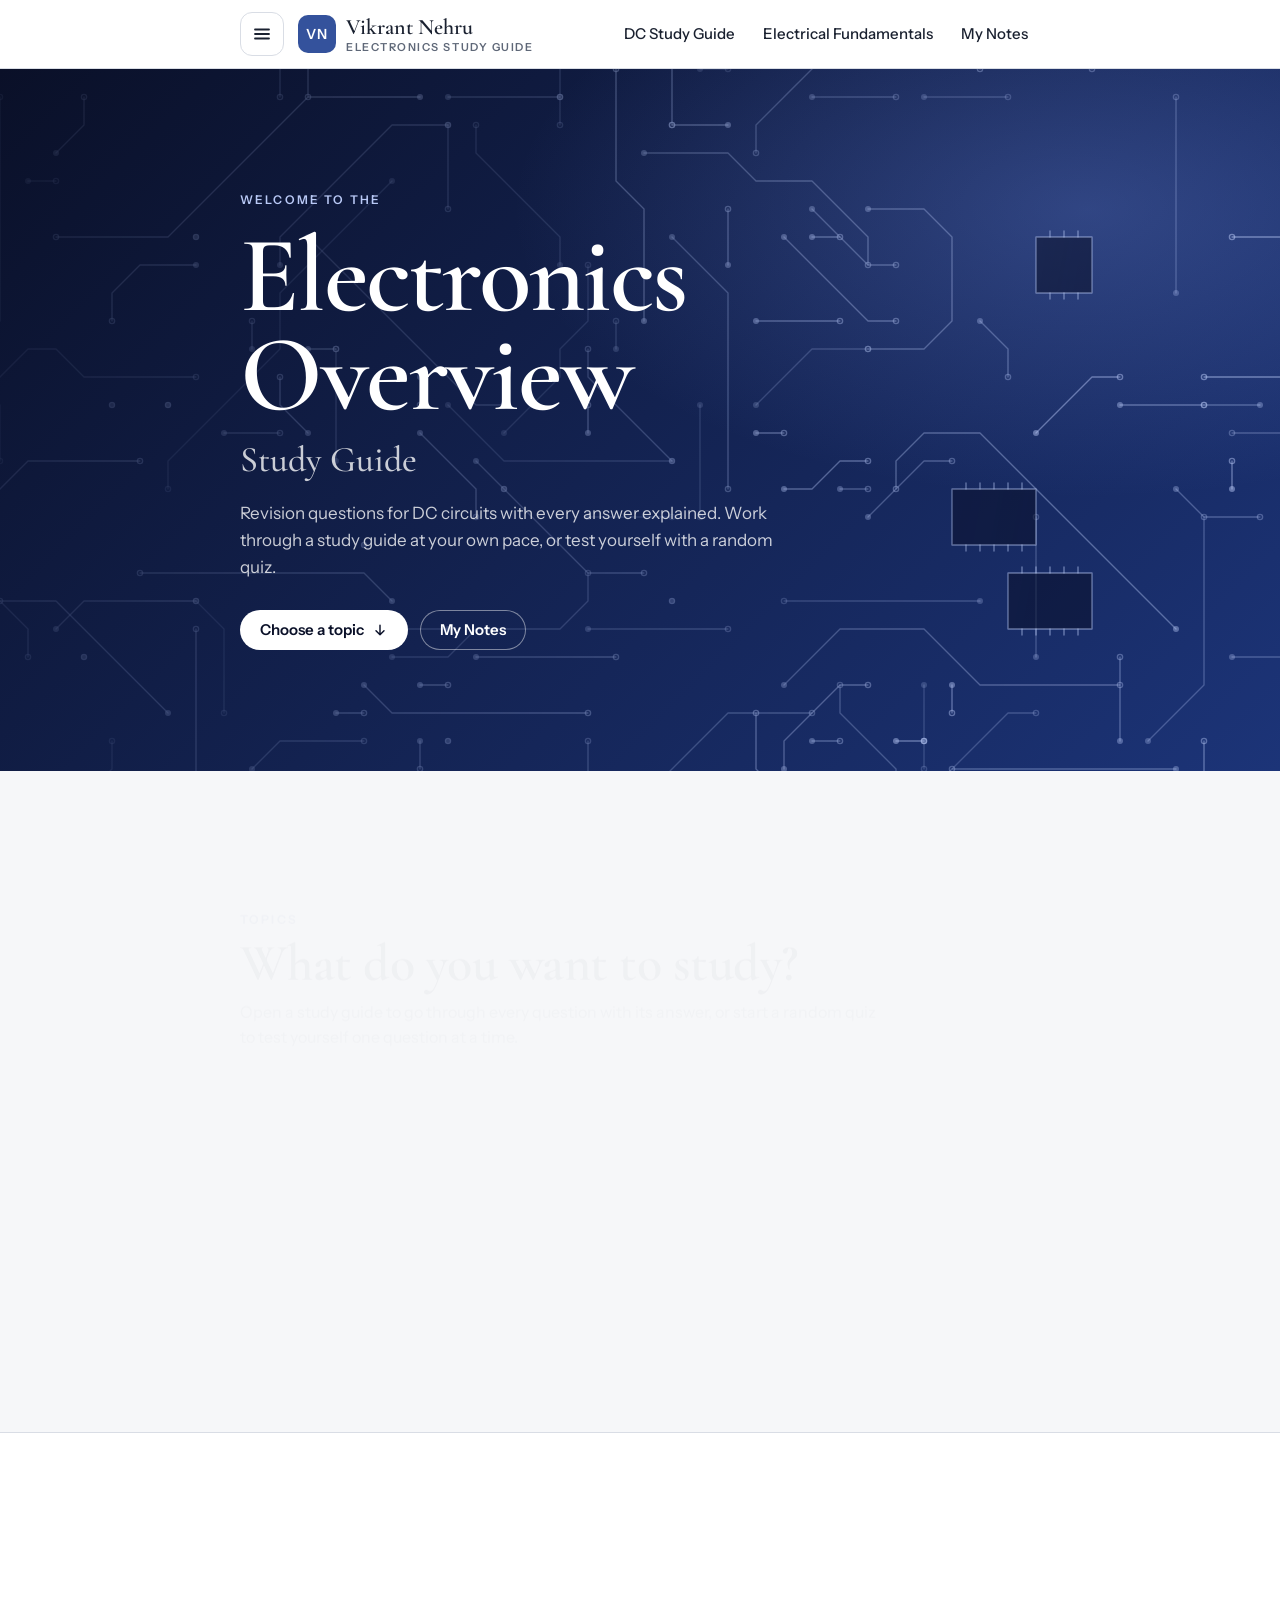
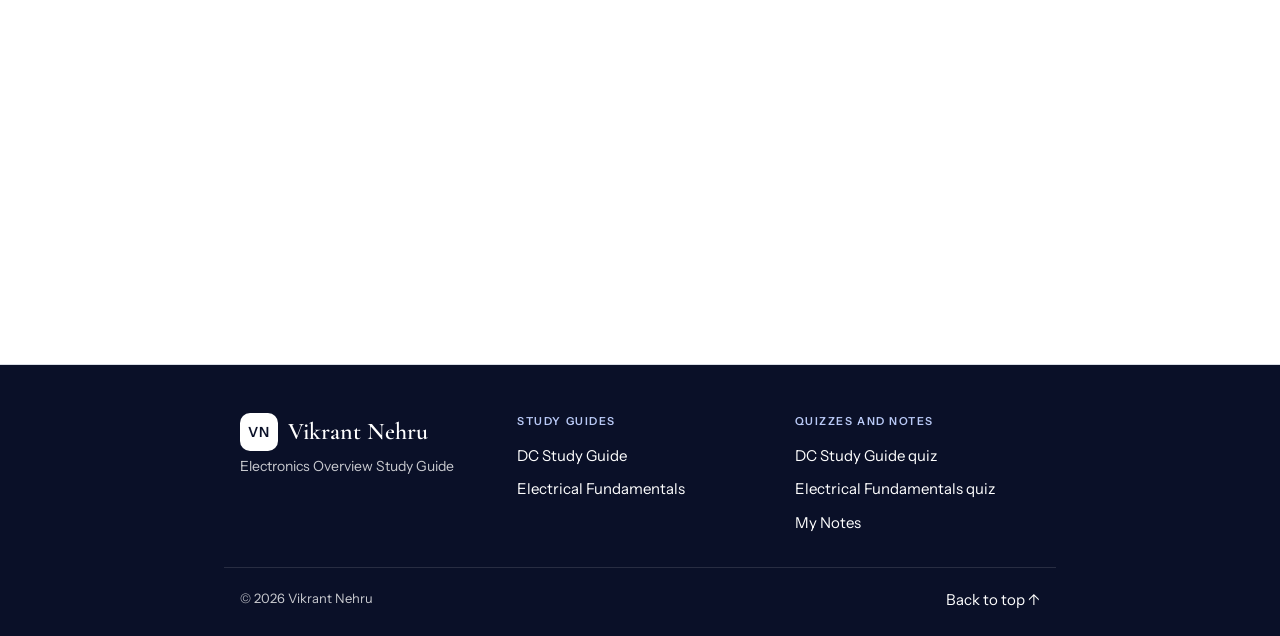
==== commit 80ca6e15: "Rename site to Vikrant Nehru with a VN badge Co-Authored-By: Claude Opus 5.5 <noreply@anthropic.com>" ====
--- a/index.html
+++ b/index.html
@@ -3,12 +3,12 @@
 <head>
 <meta charset="utf-8">
 <meta name="viewport" content="width=device-width, initial-scale=1, viewport-fit=cover">
-<title>Dos Santos Jesus Study Guide</title>
+<title>Vikrant Nehru Study Guide</title>
 <meta name="description" content="Welcome to the Electronics Overview study guide: DC circuit study guides, random quizzes and personal notes.">
 <link rel="preconnect" href="https://fonts.googleapis.com">
 <link rel="preconnect" href="https://fonts.gstatic.com" crossorigin>
 <link rel="stylesheet" href="https://fonts.googleapis.com/css2?family=Cormorant+Garamond:ital,wght@0,500;0,600;1,500;1,600&family=Instrument+Sans:wght@400;500;600&display=swap">
-<link rel="stylesheet" href="assets/site.css?v=8">
+<link rel="stylesheet" href="assets/site.css?v=9">
 <script>(function(d){try{if("IntersectionObserver" in window&&!matchMedia("(prefers-reduced-motion: reduce)").matches){d.classList.add("js-reveal");setTimeout(function(){if(!window.SITE)d.classList.remove("js-reveal")},3000)}}catch(e){}})(document.documentElement);</script>
 <style>
   /* Home: white header with the name and links, a dark hero with a drawn circuit-board pattern,
@@ -25,7 +25,8 @@
   /* Header */
   .site-head { background: var(--surface); border-bottom: 1px solid var(--rule); }
   .head-row { display: flex; align-items: center; gap: 0.875rem; padding-block: 0.75rem; }
-  .brand { display: flex; flex-direction: column; gap: 0.125rem; color: var(--fg); text-decoration: none; line-height: 1.1; min-width: 0; }
+  .brand { display: flex; align-items: center; gap: 0.625rem; color: var(--fg); text-decoration: none; line-height: 1.1; min-width: 0; }
+  .brand-text { display: flex; flex-direction: column; gap: 0.125rem; min-width: 0; }
   .brand-name { font-family: var(--font-display); font-weight: 600; font-size: 1.375rem; }
   .brand-tag { font-size: 0.6875rem; font-weight: 600; letter-spacing: 0.14em; text-transform: uppercase; color: var(--muted); }
   .brand:focus-visible { outline: 2px solid var(--accent); outline-offset: 3px; border-radius: 4px; }
@@ -188,7 +189,7 @@
     gap: 2rem;
     padding-block: 3rem 2rem;
   }
-  .foot-brand { margin: 0; font-family: var(--font-display); font-weight: 600; font-size: 1.5rem; color: var(--hero-text); }
+  .foot-brand { margin: 0; display: flex; align-items: center; gap: 0.625rem; font-family: var(--font-display); font-weight: 600; font-size: 1.5rem; color: var(--hero-text); }
   .foot-tag { margin: 0.25rem 0 0; font-size: 0.875rem; }
   .site-foot h3 {
     margin: 0 0 0.75rem;
@@ -238,8 +239,11 @@
       <svg viewBox="0 0 20 20" fill="none" aria-hidden="true"><path d="M3 5.5h14M3 10h14M3 14.5h14" stroke="currentColor" stroke-width="1.8" stroke-linecap="round"/></svg>
     </button>
     <a class="brand" href="./">
-      <span class="brand-name">Dos Santos Jesus</span>
-      <span class="brand-tag">Electronics study guide</span>
+      <span class="vn-mark" aria-hidden="true">VN</span>
+      <span class="brand-text">
+        <span class="brand-name">Vikrant Nehru</span>
+        <span class="brand-tag">Electronics study guide</span>
+      </span>
     </a>
     <nav class="head-nav" id="head-nav" aria-label="Main"></nav>
   </div>
@@ -304,7 +308,7 @@
 <footer class="site-foot">
   <div class="wrap foot-grid">
     <div>
-      <p class="foot-brand">Dos Santos Jesus</p>
+      <p class="foot-brand"><span class="vn-mark on-dark" aria-hidden="true">VN</span>Vikrant Nehru</p>
       <p class="foot-tag">Electronics Overview Study Guide</p>
     </div>
     <div>
@@ -317,12 +321,12 @@
     </div>
   </div>
   <div class="wrap foot-bottom">
-    <span>© <span id="year">2026</span> Dos Santos Jesus</span>
+    <span>© <span id="year">2026</span> Vikrant Nehru</span>
     <a href="#" id="to-top">Back to top ↑</a>
   </div>
 </footer>
 
-<script src="assets/site.js?v=8" data-root=""></script>
+<script src="assets/site.js?v=9" data-root=""></script>
 <script>
 (function () {
   var SITE = window.SITE;
--- a/assets/site.css
+++ b/assets/site.css
@@ -230,6 +230,9 @@
   border-bottom: 1px solid var(--rule);
 }
 .drawer-brand {
+  display: flex;
+  align-items: center;
+  gap: 0.625rem;
   font-family: var(--font-display);
   font-weight: 600;
   font-size: 1.375rem;
@@ -353,3 +356,21 @@
   @view-transition { navigation: none; }
   .reveal { opacity: 1 !important; translate: none !important; }
 }
+
+/* VN badge beside the name */
+.vn-mark {
+  flex-shrink: 0;
+  width: 2.375rem;
+  height: 2.375rem;
+  display: grid;
+  place-items: center;
+  border-radius: 10px;
+  background: var(--accent);
+  color: var(--on-accent);
+  font-family: var(--font-body);
+  font-size: 0.875rem;
+  font-weight: 600;
+  letter-spacing: 0.06em;
+  line-height: 1;
+}
+.vn-mark.on-dark { background: #ffffff; color: #0a1028; }
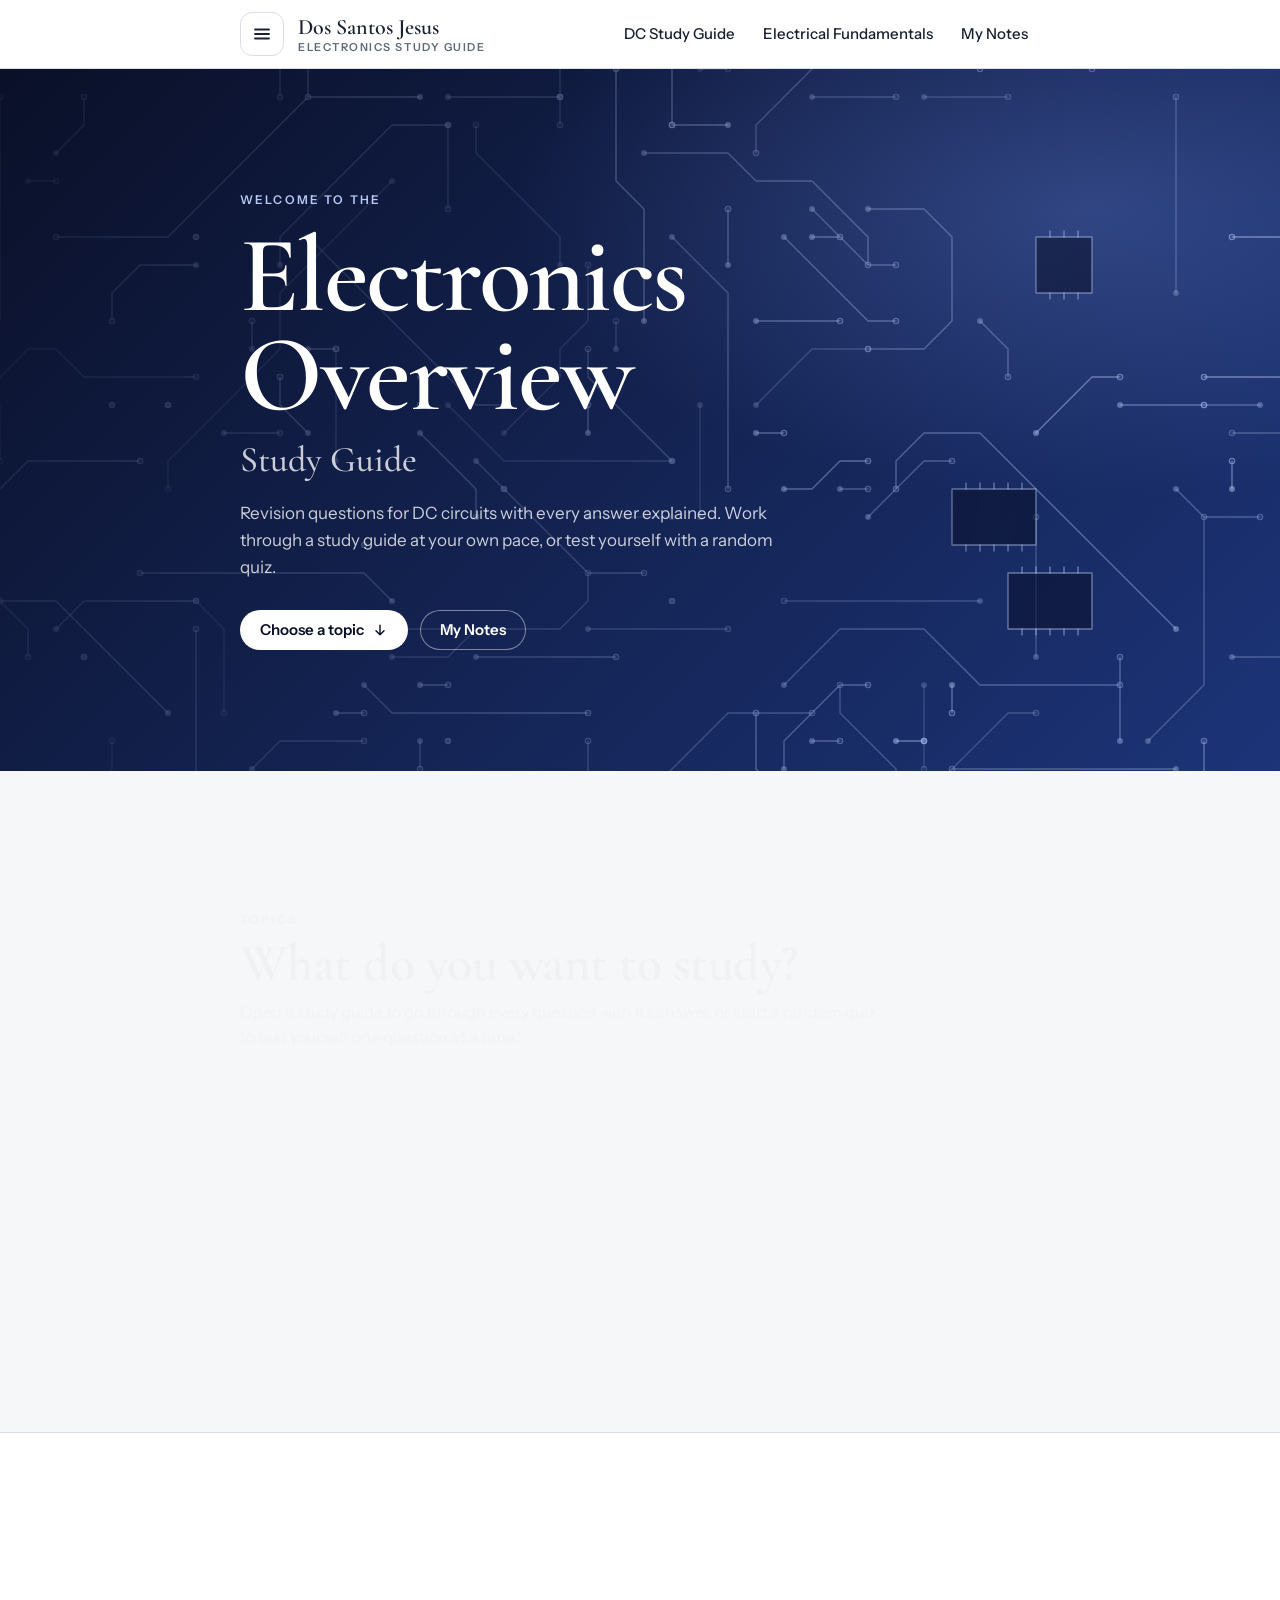
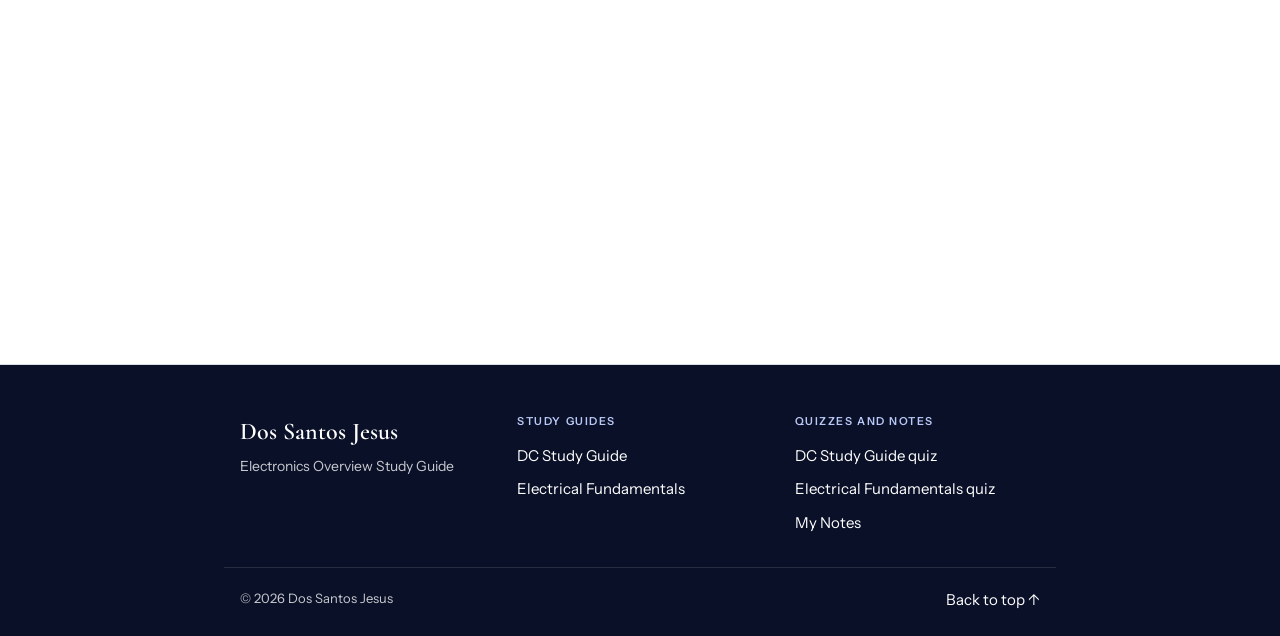
==== commit 855c398d: "Change the site name back to Dos Santos Jesus Reverts the Vikrant Nehru rename and VN badge.  Co-Aut" ====
--- a/index.html
+++ b/index.html
@@ -3,12 +3,12 @@
 <head>
 <meta charset="utf-8">
 <meta name="viewport" content="width=device-width, initial-scale=1, viewport-fit=cover">
-<title>Vikrant Nehru Study Guide</title>
+<title>Dos Santos Jesus Study Guide</title>
 <meta name="description" content="Welcome to the Electronics Overview study guide: DC circuit study guides, random quizzes and personal notes.">
 <link rel="preconnect" href="https://fonts.googleapis.com">
 <link rel="preconnect" href="https://fonts.gstatic.com" crossorigin>
 <link rel="stylesheet" href="https://fonts.googleapis.com/css2?family=Cormorant+Garamond:ital,wght@0,500;0,600;1,500;1,600&family=Instrument+Sans:wght@400;500;600&display=swap">
-<link rel="stylesheet" href="assets/site.css?v=9">
+<link rel="stylesheet" href="assets/site.css?v=8">
 <script>(function(d){try{if("IntersectionObserver" in window&&!matchMedia("(prefers-reduced-motion: reduce)").matches){d.classList.add("js-reveal");setTimeout(function(){if(!window.SITE)d.classList.remove("js-reveal")},3000)}}catch(e){}})(document.documentElement);</script>
 <style>
   /* Home: white header with the name and links, a dark hero with a drawn circuit-board pattern,
@@ -25,8 +25,7 @@
   /* Header */
   .site-head { background: var(--surface); border-bottom: 1px solid var(--rule); }
   .head-row { display: flex; align-items: center; gap: 0.875rem; padding-block: 0.75rem; }
-  .brand { display: flex; align-items: center; gap: 0.625rem; color: var(--fg); text-decoration: none; line-height: 1.1; min-width: 0; }
-  .brand-text { display: flex; flex-direction: column; gap: 0.125rem; min-width: 0; }
+  .brand { display: flex; flex-direction: column; gap: 0.125rem; color: var(--fg); text-decoration: none; line-height: 1.1; min-width: 0; }
   .brand-name { font-family: var(--font-display); font-weight: 600; font-size: 1.375rem; }
   .brand-tag { font-size: 0.6875rem; font-weight: 600; letter-spacing: 0.14em; text-transform: uppercase; color: var(--muted); }
   .brand:focus-visible { outline: 2px solid var(--accent); outline-offset: 3px; border-radius: 4px; }
@@ -189,7 +188,7 @@
     gap: 2rem;
     padding-block: 3rem 2rem;
   }
-  .foot-brand { margin: 0; display: flex; align-items: center; gap: 0.625rem; font-family: var(--font-display); font-weight: 600; font-size: 1.5rem; color: var(--hero-text); }
+  .foot-brand { margin: 0; font-family: var(--font-display); font-weight: 600; font-size: 1.5rem; color: var(--hero-text); }
   .foot-tag { margin: 0.25rem 0 0; font-size: 0.875rem; }
   .site-foot h3 {
     margin: 0 0 0.75rem;
@@ -239,11 +238,8 @@
       <svg viewBox="0 0 20 20" fill="none" aria-hidden="true"><path d="M3 5.5h14M3 10h14M3 14.5h14" stroke="currentColor" stroke-width="1.8" stroke-linecap="round"/></svg>
     </button>
     <a class="brand" href="./">
-      <span class="vn-mark" aria-hidden="true">VN</span>
-      <span class="brand-text">
-        <span class="brand-name">Vikrant Nehru</span>
-        <span class="brand-tag">Electronics study guide</span>
-      </span>
+      <span class="brand-name">Dos Santos Jesus</span>
+      <span class="brand-tag">Electronics study guide</span>
     </a>
     <nav class="head-nav" id="head-nav" aria-label="Main"></nav>
   </div>
@@ -308,7 +304,7 @@
 <footer class="site-foot">
   <div class="wrap foot-grid">
     <div>
-      <p class="foot-brand"><span class="vn-mark on-dark" aria-hidden="true">VN</span>Vikrant Nehru</p>
+      <p class="foot-brand">Dos Santos Jesus</p>
       <p class="foot-tag">Electronics Overview Study Guide</p>
     </div>
     <div>
@@ -321,12 +317,12 @@
     </div>
   </div>
   <div class="wrap foot-bottom">
-    <span>© <span id="year">2026</span> Vikrant Nehru</span>
+    <span>© <span id="year">2026</span> Dos Santos Jesus</span>
     <a href="#" id="to-top">Back to top ↑</a>
   </div>
 </footer>
 
-<script src="assets/site.js?v=9" data-root=""></script>
+<script src="assets/site.js?v=8" data-root=""></script>
 <script>
 (function () {
   var SITE = window.SITE;
--- a/assets/site.css
+++ b/assets/site.css
@@ -230,9 +230,6 @@
   border-bottom: 1px solid var(--rule);
 }
 .drawer-brand {
-  display: flex;
-  align-items: center;
-  gap: 0.625rem;
   font-family: var(--font-display);
   font-weight: 600;
   font-size: 1.375rem;
@@ -356,21 +353,3 @@
   @view-transition { navigation: none; }
   .reveal { opacity: 1 !important; translate: none !important; }
 }
-
-/* VN badge beside the name */
-.vn-mark {
-  flex-shrink: 0;
-  width: 2.375rem;
-  height: 2.375rem;
-  display: grid;
-  place-items: center;
-  border-radius: 10px;
-  background: var(--accent);
-  color: var(--on-accent);
-  font-family: var(--font-body);
-  font-size: 0.875rem;
-  font-weight: 600;
-  letter-spacing: 0.06em;
-  line-height: 1;
-}
-.vn-mark.on-dark { background: #ffffff; color: #0a1028; }
